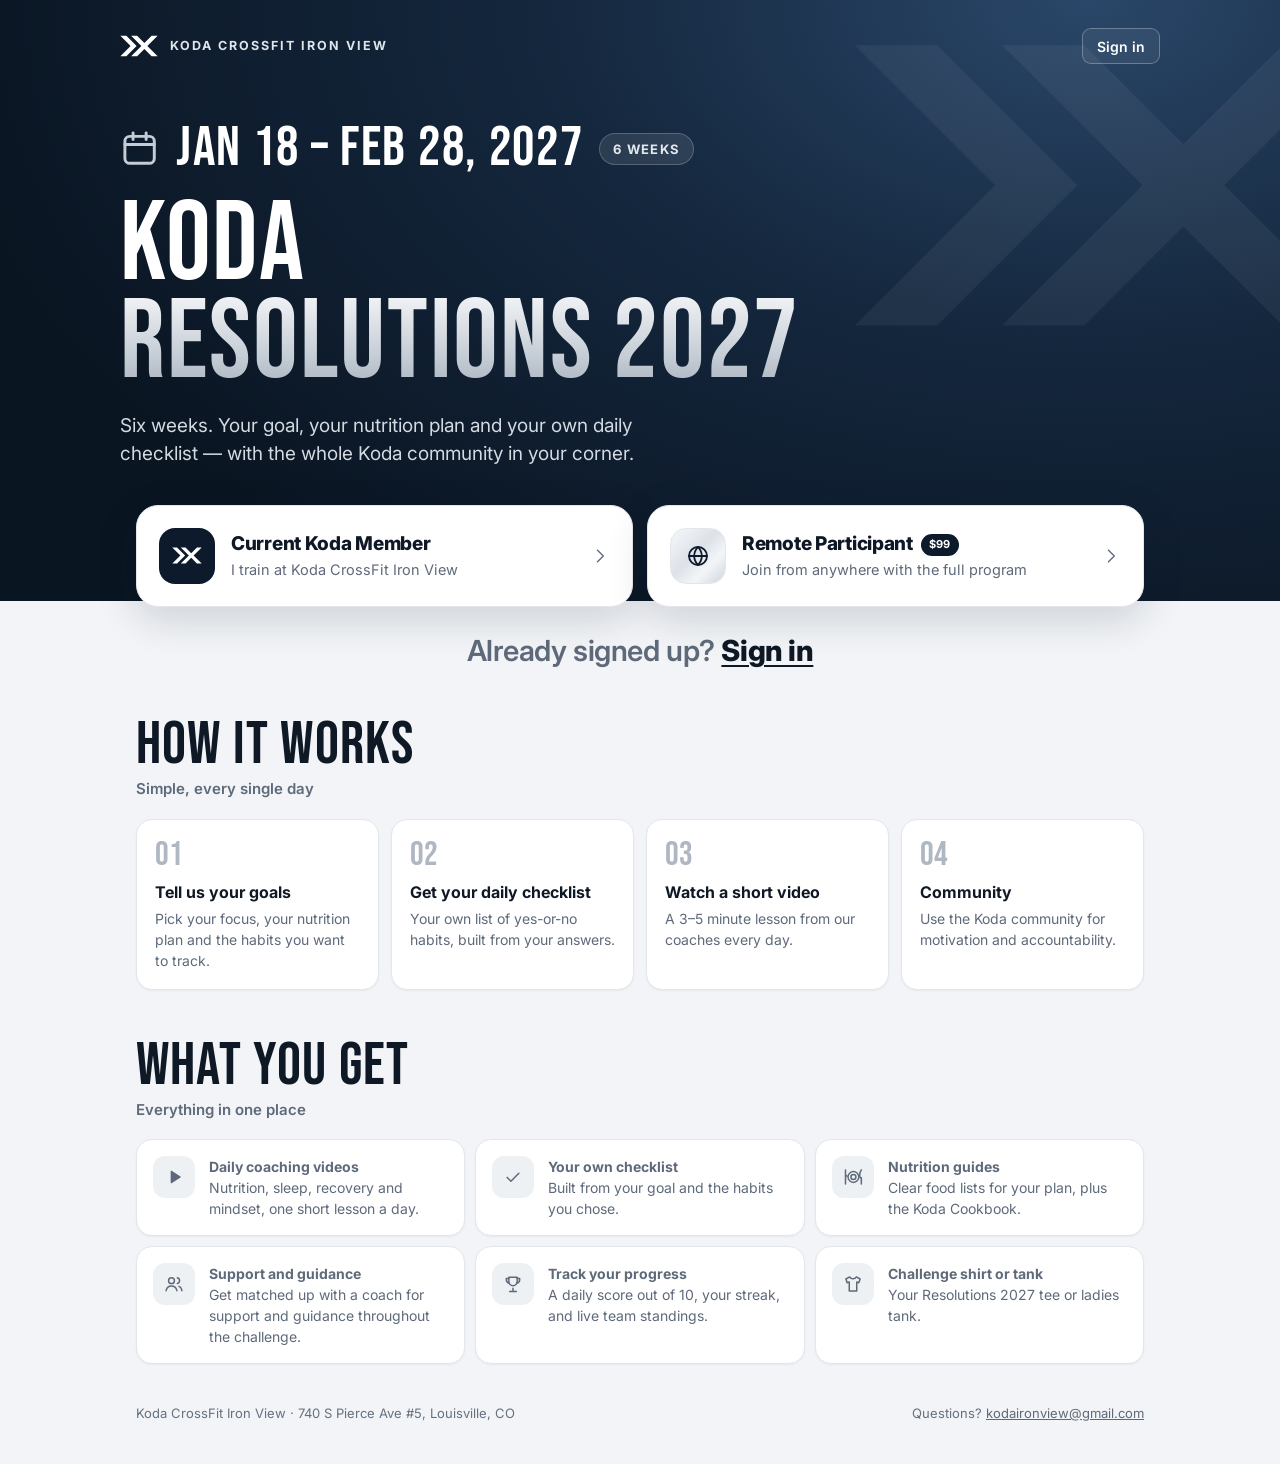
==== index.html @ 8e71cf20 "FAQs in the sidebar, Ask your coach, scores open until Monday at midnight - FAQs is its own sidebar " ====
<!doctype html>
<html lang="en">
<head>
  <meta charset="utf-8">
  <meta name="viewport" content="width=device-width, initial-scale=1, viewport-fit=cover">
  <title>Koda Resolutions 2027</title>
  <meta name="description" content="Koda CrossFit Iron View's six-week nutrition and lifestyle challenge: your goal, your plan, your daily checklist, and the Koda community behind you.">
  <meta name="theme-color" content="#0c1a2b">
  <meta name="apple-mobile-web-app-capable" content="yes">
  <meta name="mobile-web-app-capable" content="yes">
  <meta name="apple-mobile-web-app-status-bar-style" content="black-translucent">
  <meta name="apple-mobile-web-app-title" content="Resolutions">
  <meta name="robots" content="noindex">
  <meta property="og:title" content="Koda Resolutions 2027">
  <meta property="og:description" content="Six weeks. Your goal, your nutrition plan and your own daily checklist, with the Koda community in your corner.">
  <meta property="og:type" content="website">
  <meta property="og:url" content="https://koda-crossfit.github.io/resolutions/">
  <meta property="og:image" content="https://koda-crossfit.github.io/resolutions/assets/og.png?v=4">
  <meta name="twitter:card" content="summary_large_image">
  <link rel="icon" href="assets/favicon.svg" type="image/svg+xml">
  <link rel="apple-touch-icon" href="assets/apple-touch-icon.png">
  <link rel="manifest" href="manifest.webmanifest">
  <link rel="preconnect" href="https://fonts.googleapis.com">
  <link rel="preconnect" href="https://fonts.gstatic.com" crossorigin>
  <link href="https://fonts.googleapis.com/css2?family=Bebas+Neue&family=Inter:wght@400;500;600;700;800&display=swap" rel="stylesheet">
  <link rel="stylesheet" href="assets/app.css?v=7">
</head>
<body>
  <div id="app"><div class="loading-screen"><svg class="mark" viewBox="0 0 2000 1118" aria-hidden="true"><polygon points="19,20 335,20 874,559 335,1098 19,1098 558,559"/><polygon points="585,20 901,20 1282,401 1664,20 1980,20 1440,559 1980,1098 1664,1098 1282,717 901,1098 585,1098 1125,559"/></svg></div></div>
  <noscript><p style="padding:24px;font-family:sans-serif">Koda Resolutions needs JavaScript turned on.</p></noscript>
  <script src="assets/content.js?v=7"></script>
  <script src="assets/app.js?v=7"></script>
</body>
</html>
---- assets/app.css ----
/* Koda Resolutions 2027 — design system.
   Navy + silver from kodacrossfitironview.com (navy #0C1A2B, Bebas Neue headlines),
   laid out clean and calm like a community app: white cards, thin borders, lots of air. */

:root {
  --navy-950: #070f1a;
  --navy-900: #0c1a2b;
  --navy-850: #112237;
  --navy-800: #152a43;
  --navy-700: #1d3654;
  --navy-600: #2a4769;
  --silver-50: #f7f8fa;
  --silver-100: #f1f3f6;
  --silver-150: #eaedf1;
  --silver-200: #e2e6eb;
  --silver-300: #cfd5dc;
  --silver-400: #aeb7c2;
  --silver-500: #8a95a3;
  --slate-600: #5e6a7a;
  --slate-700: #414c5a;

  --bg: #f2f4f7;
  --surface: #ffffff;
  --surface-2: #f7f8fa;
  --surface-3: #eef1f4;
  --border: #e3e7ec;
  --border-strong: #d0d6dd;
  --text: #0f1925;
  --muted: #5e6a7a;
  --subtle: #667180;
  --brand: #0c1a2b;
  --brand-2: #1d3654;
  --on-brand: #ffffff;
  --accent: #aeb7c2;
  --focus: rgba(29, 54, 84, 0.35);
  --yes: #0c1a2b;
  --on-yes: #ffffff;
  --no: #e9edf1;
  --on-no: #414c5a;
  --good: #1f7a55;
  --good-bg: #e7f4ee;
  --warn: #8a5a00;
  --warn-bg: #fdf3dc;
  --bad: #b42318;
  --bad-bg: #fdecea;
  --silver-sheen: linear-gradient(135deg, #f6f8fa 0%, #dde2e8 45%, #f3f5f8 70%, #cfd6de 100%);

  --radius-xl: 22px;
  --radius-lg: 16px;
  --radius: 12px;
  --radius-sm: 9px;
  --shadow-sm: 0 1px 2px rgba(12, 26, 43, 0.05);
  --shadow: 0 1px 2px rgba(12, 26, 43, 0.04), 0 6px 20px rgba(12, 26, 43, 0.06);
  --shadow-lg: 0 12px 40px rgba(12, 26, 43, 0.16);

  --font: 'Inter', system-ui, -apple-system, 'Segoe UI', Roboto, Helvetica, Arial, sans-serif;
  --display: 'Bebas Neue', 'Oswald', Impact, 'Arial Narrow', sans-serif;

  --sidebar: 264px;
  --content: 760px;
  --tabbar: 64px;
  --safe-bottom: env(safe-area-inset-bottom, 0px);
  --safe-top: env(safe-area-inset-top, 0px);
  color-scheme: light;
}

@media (prefers-color-scheme: dark) {
  :root:not([data-theme='light']) {
    --bg: #060d17;
    --surface: #0e1a29;
    --surface-2: #122133;
    --surface-3: #16283d;
    --border: #1f3045;
    --border-strong: #2b3f57;
    --text: #e9eef4;
    --muted: #9eabbb;
    --subtle: #7a889a;
    --brand: #e6ebf0;
    --brand-2: #c9d1da;
    --on-brand: #0c1a2b;
    --focus: rgba(201, 209, 218, 0.35);
    --yes: #dfe5eb;
    --on-yes: #0c1a2b;
    --no: #1d2e43;
    --on-no: #b8c3cf;
    --good: #5cc497;
    --good-bg: #10301f;
    --warn: #f0c46b;
    --warn-bg: #33270d;
    --bad: #ff8a80;
    --bad-bg: #3a1513;
    --silver-sheen: linear-gradient(135deg, #1a2a3e 0%, #24384f 50%, #182739 100%);
    --silver-200: #2b3f57;
    --shadow-sm: 0 1px 2px rgba(0, 0, 0, 0.3);
    --shadow: 0 1px 2px rgba(0, 0, 0, 0.3), 0 8px 24px rgba(0, 0, 0, 0.25);
    --shadow-lg: 0 16px 48px rgba(0, 0, 0, 0.5);
    color-scheme: dark;
  }
}

/* ---------------------------------------------------------------- base */
* { box-sizing: border-box; }
html { -webkit-text-size-adjust: 100%; }
body {
  margin: 0;
  background: var(--bg);
  color: var(--text);
  font: 400 15px/1.5 var(--font);
  -webkit-font-smoothing: antialiased;
  -moz-osx-font-smoothing: grayscale;
  min-height: 100vh;
  min-height: 100dvh;
}
img, svg { display: block; max-width: 100%; }
a { color: inherit; }
button, input, select, textarea { font: inherit; color: inherit; }
button { cursor: pointer; -webkit-tap-highlight-color: transparent; }
:focus-visible { outline: 2px solid var(--brand-2); outline-offset: 2px; }
.sr-only { position: absolute; width: 1px; height: 1px; padding: 0; margin: -1px; overflow: hidden; clip: rect(0, 0, 0, 0); border: 0; }
.ico { width: 20px; height: 20px; flex: none; }
.ico-sm { width: 16px; height: 16px; flex: none; }
.ico-lg { width: 24px; height: 24px; flex: none; }
.muted { color: var(--muted); }
.subtle { color: var(--subtle); }
.nowrap { white-space: nowrap; }
.mt-0 { margin-top: 0 !important; }
.center { text-align: center; }
.hidden { display: none !important; }

/* ---------------------------------------------------------------- buttons */
.btn {
  display: inline-flex; align-items: center; justify-content: center; gap: 8px;
  min-height: 48px; padding: 0 20px; border-radius: var(--radius);
  border: 1px solid transparent; font-weight: 600; font-size: 15px; letter-spacing: -0.005em;
  text-decoration: none; transition: background .15s, border-color .15s, color .15s, transform .05s, box-shadow .15s;
  user-select: none;
}
.btn:active { transform: translateY(1px); }
.btn[disabled], .btn.is-disabled { opacity: .45; pointer-events: none; }
.btn-primary { background: var(--brand); color: var(--on-brand); box-shadow: 0 1px 2px rgba(12,26,43,.2); }
.btn-primary:hover { background: var(--brand-2); }
.btn-secondary { background: var(--surface); color: var(--text); border-color: var(--border-strong); }
.btn-secondary:hover { background: var(--surface-2); }
.btn-ghost { background: transparent; color: var(--text); }
.btn-ghost:hover { background: var(--surface-3); }
.btn-block { width: 100%; }
.btn-sm { min-height: 36px; padding: 0 14px; font-size: 14px; border-radius: var(--radius-sm); }
.btn-link { background: none; border: 0; padding: 0; min-height: 0; color: var(--brand-2); font-weight: 600; text-decoration: underline; text-underline-offset: 3px; }
.btn .spinner { width: 18px; height: 18px; }
.icon-btn {
  width: 40px; height: 40px; border-radius: 12px; border: 0; background: transparent; color: var(--text);
  display: inline-grid; place-items: center;
}
.icon-btn:hover { background: var(--surface-3); }

/* ---------------------------------------------------------------- forms */
.field { display: block; margin: 0 0 16px; }
.field > .label { display: block; font-size: 13px; font-weight: 600; color: var(--text); margin: 0 0 6px; }
.field .hint { display: block; font-size: 13px; color: var(--muted); margin-top: 6px; }
.error, .field .error { display: block; font-size: 13px; color: var(--bad); margin-top: 6px; font-weight: 500; }
.input {
  width: 100%; min-height: 48px; padding: 12px 14px; border-radius: var(--radius);
  border: 1px solid var(--border-strong); background: var(--surface); color: var(--text);
  transition: border-color .15s, box-shadow .15s; font-size: 16px; /* 16px stops iOS zoom */
}
.input::placeholder { color: var(--subtle); }
.input:focus { outline: none; border-color: var(--brand-2); box-shadow: 0 0 0 4px var(--focus); }
.input.is-invalid { border-color: var(--bad); }
.input-wrap { position: relative; display: block; }
.input-wrap .input { padding-right: 52px; }
.input-wrap .reveal { position: absolute; right: 4px; top: 4px; }
.row-2 { display: grid; grid-template-columns: 1fr 1fr; gap: 12px; }
.row-4 { display: grid; grid-template-columns: repeat(4, 1fr); gap: 10px; }
@media (max-width: 420px) { .row-4 { grid-template-columns: repeat(2, 1fr); } }
.check-line { display: flex; gap: 12px; align-items: flex-start; font-size: 14px; color: var(--muted); cursor: pointer; }
.check-line input { width: 20px; height: 20px; margin: 1px 0 0; accent-color: var(--brand); flex: none; }

/* chips / segmented */
.chips { display: flex; flex-wrap: wrap; gap: 8px; }
.chip {
  display: inline-flex; align-items: center; gap: 6px; min-height: 40px; padding: 0 14px;
  border-radius: 999px; border: 1px solid var(--border-strong); background: var(--surface);
  font-weight: 600; font-size: 14px; color: var(--text);
}
.chip:hover { background: var(--surface-2); }
.chip[data-act='size'] { min-width: 54px; justify-content: center; }
.chip.is-on { background: var(--yes); color: var(--on-yes); border-color: var(--yes); }
.chip-sm { min-height: 32px; padding: 0 12px; font-size: 13px; font-weight: 500; }
.seg { display: inline-flex; padding: 4px; gap: 4px; background: var(--surface-3); border-radius: 14px; }
.seg button { border: 0; background: transparent; border-radius: 10px; min-height: 40px; padding: 0 16px; font-weight: 600; font-size: 14px; color: var(--muted); }
.seg button.is-on { background: var(--surface); color: var(--text); box-shadow: var(--shadow-sm); }
.seg-block { display: flex; }
.seg-block button { flex: 1; }

/* ---------------------------------------------------------------- cards */
.card { background: var(--surface); border: 1px solid var(--border); border-radius: var(--radius-lg); box-shadow: var(--shadow-sm); }
.card-pad { padding: 20px; }
.card + .card, .card + .section, .section + .card, .section + .section { margin-top: 16px; }
.stats > *, .steps4 > *, .perks > *, .food-grid > *, .coach-grid > *, .avoid > *, .goal-grid > *, .option-list > *, .track-list > * { margin-top: 0 !important; }
.card-head { display: flex; align-items: center; justify-content: space-between; gap: 12px; padding: 18px 20px 0; }
.card-head h2, .card-head h3 { margin: 0; font-size: 17px; font-weight: 700; letter-spacing: -0.01em; }
.card-body { padding: 14px 20px 20px; }
.kicker { font-size: 12px; font-weight: 700; letter-spacing: .08em; text-transform: uppercase; color: var(--subtle); }
.badge { display: inline-flex; align-items: center; gap: 4px; height: 22px; padding: 0 8px; border-radius: 999px; font-size: 11px; font-weight: 700; letter-spacing: .02em; background: var(--surface-3); color: var(--muted); white-space: nowrap; }
.badge-brand { background: var(--brand); color: var(--on-brand); }
.badge-silver { background: var(--silver-sheen); color: var(--navy-900); border: 1px solid var(--border); }
.badge-good { background: var(--good-bg); color: var(--good); }
.badge-warn { background: var(--warn-bg); color: var(--warn); }
.list-row { display: flex; align-items: center; gap: 14px; padding: 14px 20px; border-top: 1px solid var(--border); text-decoration: none; color: inherit; background: none; border-left: 0; border-right: 0; border-bottom: 0; width: 100%; text-align: left; }
.list-row:first-child { border-top: 0; }
button.list-row:hover, a.list-row:hover { background: var(--surface-2); }
.list-row .grow { flex: 1; min-width: 0; }
.list-row .title { font-weight: 600; }
.list-row .meta { font-size: 13px; color: var(--muted); }
.divider { height: 1px; background: var(--border); margin: 18px 0; border: 0; }
.note { background: var(--surface-2); border: 1px solid var(--border); border-radius: var(--radius); padding: 12px 14px; font-size: 14px; color: var(--muted); }
.note b, .note strong { color: var(--text); }
.note > svg, .callout .btn-link { display: inline-block; vertical-align: -3px; margin-right: 4px; }
.callout { display: flex; gap: 12px; align-items: flex-start; border-radius: var(--radius); padding: 14px 16px; font-size: 14px; }
.callout-warn { background: var(--warn-bg); color: var(--warn); }
.callout-good { background: var(--good-bg); color: var(--good); }
.callout-info { background: var(--surface-3); color: var(--text); }

/* ---------------------------------------------------------------- app shell */
.shell { min-height: 100vh; min-height: 100dvh; }
.col { min-width: 0; }
.sidebar { display: none; }
.topbar {
  position: sticky; top: 0; z-index: 30;
  display: flex; align-items: center; gap: 10px; justify-content: space-between;
  padding: calc(10px + var(--safe-top)) 16px 10px; background: color-mix(in srgb, var(--surface) 88%, transparent);
  border-bottom: 1px solid var(--border); backdrop-filter: saturate(160%) blur(14px); -webkit-backdrop-filter: saturate(160%) blur(14px);
}
.brand { display: flex; align-items: center; gap: 10px; text-decoration: none; color: var(--text); min-width: 0; }
.brand .mark { width: 34px; height: 34px; border-radius: 10px; background: var(--navy-900); display: grid; place-items: center; flex: none; }
.brand .mark svg { width: 21px; height: 12px; fill: #fff; }
.brand .name { font-family: var(--display); font-size: 22px; letter-spacing: .04em; line-height: 1; padding-top: 3px; white-space: nowrap; }
.brand .name small { color: var(--subtle); font-size: 22px; margin-left: 4px; }
.day-pill { display: inline-flex; align-items: center; gap: 6px; height: 30px; padding: 0 12px; border-radius: 999px; background: var(--surface-3); font-size: 13px; font-weight: 600; color: var(--text); white-space: nowrap; }
.main { padding: 16px 16px calc(var(--tabbar) + 28px + var(--safe-bottom)); max-width: calc(var(--content) + 32px); margin: 0 auto; }
.page-title { font-size: 26px; line-height: 1.15; font-weight: 800; letter-spacing: -0.025em; margin: 6px 0 4px; }
.page-sub { margin: 0 0 18px; color: var(--muted); }
.tabbar {
  position: fixed; left: 0; right: 0; bottom: 0; z-index: 40;
  display: grid; grid-template-columns: repeat(5, 1fr);
  height: calc(var(--tabbar) + var(--safe-bottom)); padding-bottom: var(--safe-bottom);
  background: color-mix(in srgb, var(--surface) 92%, transparent); border-top: 1px solid var(--border);
  backdrop-filter: saturate(160%) blur(14px); -webkit-backdrop-filter: saturate(160%) blur(14px);
}
.tab { display: flex; flex-direction: column; align-items: center; justify-content: center; gap: 3px; text-decoration: none; color: var(--subtle); font-size: 11px; font-weight: 600; letter-spacing: .01em; }
.tab .ico { width: 23px; height: 23px; }
.tab.is-on { color: var(--text); }
.tab.is-on .tab-ico { background: var(--surface-3); }
.tab-ico { width: 46px; height: 30px; border-radius: 999px; display: grid; place-items: center; transition: background .15s; }

@media (min-width: 900px) {
  .shell { display: grid; grid-template-columns: var(--sidebar) 1fr; }
  .sidebar {
    display: flex; flex-direction: column; position: sticky; top: 0; height: 100vh; height: 100dvh;
    background: var(--surface); border-right: 1px solid var(--border); padding: 20px 14px;
  }
  .sidebar .brand { padding: 4px 10px 18px; }
  .nav-label { font-size: 11px; font-weight: 700; letter-spacing: .08em; text-transform: uppercase; color: var(--subtle); padding: 14px 12px 8px; }
  .nav-item { display: flex; align-items: center; gap: 12px; height: 42px; padding: 0 12px; border-radius: 10px; text-decoration: none; color: var(--muted); font-weight: 600; font-size: 14.5px; }
  .nav-item:hover { background: var(--surface-2); color: var(--text); }
  .nav-item.is-on { background: var(--surface-3); color: var(--text); }
  .nav-item .ico { width: 20px; height: 20px; }
  .side-progress { margin: 18px 6px 0; padding: 16px; border-radius: var(--radius-lg); background: var(--navy-900); color: #fff; }
  .side-progress .big { font-family: var(--display); font-size: 34px; line-height: 1; letter-spacing: .03em; }
  .side-progress .bar { height: 6px; border-radius: 99px; background: rgba(255,255,255,.14); margin-top: 10px; overflow: hidden; }
  .side-progress .bar span { display: block; height: 100%; background: linear-gradient(90deg, #cfd6de, #ffffff); border-radius: 99px; }
  .side-user { margin-top: auto; display: flex; align-items: center; gap: 10px; padding: 12px; border-radius: var(--radius); text-decoration: none; color: inherit; }
  .side-user:hover { background: var(--surface-2); }
  .topbar, .tabbar { display: none; }
  .main { padding: 28px 32px 56px; }
  .page-title { font-size: 30px; }
}
@media (min-width: 1240px) {
  .main { max-width: calc(var(--content) + 388px); }
  .with-rail { display: grid; grid-template-columns: minmax(0, var(--content)) 300px; gap: 24px; max-width: calc(var(--content) + 324px); }
  .rail { display: block !important; }
}
.rail { display: none; }
.rail .card + .card { margin-top: 16px; }

.avatar { width: 40px; height: 40px; border-radius: 50%; background: var(--navy-900); color: #fff; display: grid; place-items: center; font-weight: 700; font-size: 14px; letter-spacing: .02em; flex: none; }
.avatar-lg { width: 64px; height: 64px; font-size: 22px; }
.avatar.silver { background: var(--silver-sheen); color: var(--navy-900); border: 1px solid var(--border); }

/* ---------------------------------------------------------------- hero (Today) */
.hero {
  position: relative; overflow: hidden; border-radius: var(--radius-xl); padding: 22px 22px 20px;
  background: radial-gradient(120% 140% at 100% 0%, #24405f 0%, #132539 46%, #0b1726 100%);
  color: #fff; box-shadow: var(--shadow);
}
.hero .watermark { position: absolute; right: -40px; bottom: -36px; width: 260px; opacity: .06; fill: #fff; pointer-events: none; }
.hero-top { display: flex; align-items: center; justify-content: space-between; gap: 16px; position: relative; }
.hero .kick { font-size: 12px; font-weight: 700; letter-spacing: .14em; text-transform: uppercase; color: #aeb7c2; }
.hero .day { font-family: var(--display); font-size: 64px; line-height: .9; letter-spacing: .02em; margin-top: 6px; }
.hero .day small { font-size: 26px; color: #aeb7c2; margin-left: 6px; letter-spacing: .04em; }
.hero .date { margin-top: 6px; font-size: 14px; color: #d6dce3; }
.hero .theme { display: inline-flex; align-items: center; gap: 8px; margin-top: 14px; padding: 6px 12px 6px 6px; border-radius: 999px; background: rgba(255,255,255,.09); border: 1px solid rgba(255,255,255,.12); font-size: 13px; font-weight: 600; position: relative; }
.hero .theme .wk { background: linear-gradient(135deg, #f4f6f9, #c9d1da); color: var(--navy-900); border-radius: 999px; padding: 2px 8px; font-size: 11px; font-weight: 800; letter-spacing: .04em; }
.ring { position: relative; width: 104px; height: 104px; flex: none; }
.ring svg { width: 104px; height: 104px; transform: rotate(-90deg); }
.ring .track { stroke: rgba(255,255,255,.14); }
.ring .fill { stroke: url(#ringGrad); stroke-linecap: round; transition: stroke-dashoffset .5s cubic-bezier(.2,.8,.2,1); }
.ring .label { position: absolute; inset: 0; display: grid; place-items: center; text-align: center; }
.ring .pct { font-family: var(--display); font-size: 32px; line-height: 1; letter-spacing: .02em; }
.ring .of { display: block; font-size: 11px; color: #aeb7c2; font-weight: 600; letter-spacing: .04em; margin-top: 2px; }
.hero-stats { display: flex; gap: 8px; margin-top: 16px; position: relative; flex-wrap: wrap; }
.hero-stat { display: inline-flex; align-items: center; gap: 6px; padding: 7px 11px; border-radius: 10px; background: rgba(255,255,255,.07); font-size: 13px; color: #e2e7ec; }
.hero-stat b { color: #fff; }
.hero-light { background: var(--surface); color: var(--text); border: 1px solid var(--border); }
.countdown { display: flex; gap: 10px; margin-top: 16px; }
.cd { min-width: 72px; padding: 10px 12px; border-radius: 14px; background: rgba(255,255,255,.08); text-align: center; }
.cd b { display: block; font-family: var(--display); font-size: 34px; line-height: 1; letter-spacing: .03em; }
.cd span { font-size: 11px; color: #aeb7c2; text-transform: uppercase; letter-spacing: .1em; font-weight: 700; }

/* ---------------------------------------------------------------- video */
.video-card { overflow: hidden; }
.video-frame { position: relative; aspect-ratio: 16 / 9; background: #0b1726; }
.video-frame iframe, .video-frame .yt-host, .video-frame .yt-host iframe { position: absolute; inset: 0; width: 100%; height: 100%; border: 0; }
.poster { position: absolute; inset: 0; border: 0; padding: 0; width: 100%; height: 100%; background: #0b1726 center / cover no-repeat; display: grid; place-items: center; color: #fff; }
.poster::after { content: ''; position: absolute; inset: 0; background: linear-gradient(180deg, rgba(7,15,26,0) 40%, rgba(7,15,26,.65) 100%); }
.play { position: relative; z-index: 1; width: 74px; height: 74px; border-radius: 50%; background: rgba(255,255,255,.95); color: var(--navy-900); display: grid; place-items: center; box-shadow: 0 10px 30px rgba(0,0,0,.35); transition: transform .15s; }
.poster:hover .play { transform: scale(1.05); }
.play svg { width: 30px; height: 30px; margin-left: 4px; }
.poster .poster-meta { position: absolute; left: 16px; right: 16px; bottom: 14px; z-index: 1; text-align: left; font-size: 13px; font-weight: 600; letter-spacing: .02em; color: #e8edf2; display: flex; justify-content: space-between; gap: 10px; }
.video-empty { position: absolute; inset: 0; display: grid; place-items: center; text-align: center; padding: 24px; color: #cfd6de; background: radial-gradient(120% 120% at 50% 0%, #1d3654 0%, #0b1726 70%); }
.video-empty svg.mark { width: 64px; fill: #fff; opacity: .9; margin: 0 auto 12px; }
.video-empty b { display: block; color: #fff; font-size: 17px; margin-bottom: 4px; }
.video-meta { padding: 16px 20px 18px; }
.video-meta h2 { margin: 6px 0 6px; font-size: 19px; line-height: 1.3; letter-spacing: -0.015em; }
.video-meta p { margin: 0; color: var(--muted); font-size: 14.5px; }
.variant-bar { display: flex; gap: 8px; overflow-x: auto; padding: 12px 20px 0; scrollbar-width: none; }
.variant-bar::-webkit-scrollbar { display: none; }
.action-box { display: flex; gap: 12px; align-items: flex-start; margin-top: 14px; padding: 12px 14px; border-radius: var(--radius); background: var(--surface-2); border: 1px solid var(--border); font-size: 14px; }
.action-box .ico { color: var(--brand-2); margin-top: 1px; }
.action-box b { display: block; font-size: 12px; letter-spacing: .08em; text-transform: uppercase; color: var(--subtle); margin-bottom: 2px; }

/* ---------------------------------------------------------------- checklist */
.save-state { display: inline-flex; align-items: center; gap: 6px; font-size: 13px; color: var(--subtle); font-weight: 500; white-space: nowrap; }
.save-state.is-error { color: var(--bad); cursor: pointer; }
.save-state .dot { width: 7px; height: 7px; border-radius: 50%; background: var(--silver-400); }
.save-state.is-saving .dot { background: var(--warn); animation: pulse 1s infinite; }
.save-state.is-saved .dot { background: var(--good); }
@keyframes pulse { 50% { opacity: .3; } }
.checklist { list-style: none; margin: 0; padding: 6px 0 4px; }
.ci { display: grid; grid-template-columns: 40px minmax(0, 1fr) auto; gap: 12px; align-items: center; padding: 12px 20px; border-top: 1px solid var(--border); }
.ci:first-child { border-top: 0; }
.ci-icon { width: 40px; height: 40px; border-radius: 12px; background: var(--surface-3); color: var(--muted); display: grid; place-items: center; transition: background .2s, color .2s; }
.ci.is-done .ci-icon { background: var(--yes); color: var(--on-yes); }
.ci.is-no .ci-icon { background: var(--no); color: var(--on-no); }
.ci-label { font-weight: 600; font-size: 15px; line-height: 1.3; }
.ci-sub { font-size: 13px; color: var(--muted); margin-top: 1px; overflow: hidden; text-overflow: ellipsis; }
.ci.is-bonus .ci-icon { background: var(--silver-sheen); color: var(--navy-900); border: 1px solid var(--border); }
.yn { display: inline-flex; gap: 6px; }
.yn-btn { min-width: 58px; height: 40px; padding: 0 12px; border-radius: 11px; border: 1px solid var(--border-strong); background: var(--surface); font-weight: 700; font-size: 14px; color: var(--muted); display: inline-flex; align-items: center; justify-content: center; gap: 5px; transition: background .15s, color .15s, border-color .15s; }
.yn-btn:hover { border-color: var(--silver-400); color: var(--text); }
.yn-btn.yes.is-on { background: var(--yes); border-color: var(--yes); color: var(--on-yes); }
.yn-btn.no.is-on { background: var(--no); border-color: var(--no); color: var(--on-no); }
.yn-btn .ico-sm { width: 15px; height: 15px; }
.yn[aria-disabled='true'] { opacity: .55; pointer-events: none; }
.ci-meals { grid-column: 2 / -1; display: flex; flex-wrap: wrap; gap: 8px; margin-top: 2px; }
.meal { height: 36px; padding: 0 12px; border-radius: 999px; border: 1px dashed var(--border-strong); background: var(--surface); font-weight: 600; font-size: 13.5px; color: var(--muted); display: inline-flex; align-items: center; gap: 6px; }
.meal.is-on { background: var(--yes); color: var(--on-yes); border: 1px solid var(--yes); }
.meal.is-off { background: var(--no); color: var(--on-no); border: 1px solid var(--no); }
.meal .ico-sm { width: 14px; height: 14px; }
.meals-all { height: 36px; padding: 0 10px; border: 0; background: none; color: var(--brand-2); font-weight: 700; font-size: 13px; text-decoration: underline; text-underline-offset: 3px; }
.ci .ci-wide { grid-column: 1 / -1; }
@media (max-width: 420px) {
  .ci { grid-template-columns: 36px minmax(0, 1fr) auto; gap: 10px; padding: 12px 16px; }
  .ci-icon { width: 36px; height: 36px; border-radius: 10px; }
  .ci-icon .ico { width: 18px; height: 18px; }
  .yn-btn { min-width: 50px; padding: 0 10px; height: 38px; }
  .yn-btn.is-on .ico-sm { display: none; }
  .perfect { margin: 4px 16px 16px; }
}
@media (max-width: 350px) {
  .ci { grid-template-columns: 36px minmax(0, 1fr); }
  .ci > :nth-child(3) { grid-column: 2; justify-self: start; }
}
.perfect { display: flex; align-items: center; gap: 12px; margin: 4px 20px 18px; padding: 12px 14px; border-radius: var(--radius); background: var(--silver-sheen); border: 1px solid var(--border); color: var(--navy-900); font-weight: 700; }
.perfect .ico { color: var(--navy-900); }
.locked-note { margin: 0 20px 18px; }

/* ---------------------------------------------------------------- progress */
.stats { display: grid; grid-template-columns: repeat(2, 1fr); gap: 12px; }
@media (min-width: 640px) { .stats { grid-template-columns: repeat(4, 1fr); } }
.stat { padding: 16px; }
.stat .v { font-family: var(--display); font-size: 38px; line-height: 1; letter-spacing: .02em; margin-top: 6px; }
.stat .v small { font-size: 18px; color: var(--subtle); margin-left: 2px; }
.stat .k { display: flex; align-items: center; gap: 6px; font-size: 12px; font-weight: 700; letter-spacing: .06em; text-transform: uppercase; color: var(--subtle); }

/* ---------------------------------------------------------------- nutrition */
.tabs-scroll { display: flex; flex-wrap: wrap; gap: 8px; padding: 2px 0 14px; }
.tabs-scroll::-webkit-scrollbar { display: none; }
.tab-chip { flex: none; height: 38px; padding: 0 16px; border-radius: 999px; border: 1px solid var(--border); background: var(--surface); font-weight: 600; font-size: 14px; color: var(--muted); text-decoration: none; display: inline-flex; align-items: center; }
.tab-chip.is-on { background: var(--brand); color: var(--on-brand); border-color: var(--brand); }

.food-grid { display: grid; grid-template-columns: 1fr; gap: 12px; }
@media (min-width: 640px) { .food-grid { grid-template-columns: 1fr 1fr; } }
.food-cat { padding: 16px; border-radius: var(--radius); border: 1px solid var(--border); background: var(--surface); }
.food-cat h4 { margin: 0 0 10px; font-size: 13px; letter-spacing: .08em; text-transform: uppercase; display: flex; align-items: center; gap: 8px; }
.food-cat ul { list-style: none; margin: 0; padding: 0; display: flex; flex-wrap: wrap; gap: 6px; }
.food-cat li { font-size: 13.5px; padding: 5px 10px; border-radius: 999px; background: var(--surface-3); }
.food-cat .fine { font-size: 12.5px; color: var(--muted); margin-top: 10px; }
.yes-head { color: var(--good); }
.no-head { color: var(--bad); }
.food-cat.no li { background: var(--bad-bg); color: var(--bad); }
.food-cat.yes li { background: var(--good-bg); color: var(--good); }
.food-cat.mod li { background: var(--warn-bg); color: var(--warn); }
.avoid { display: grid; gap: 10px; grid-template-columns: 1fr; }
@media (min-width: 640px) { .avoid { grid-template-columns: 1fr 1fr; } }
.avoid-item { display: flex; gap: 12px; padding: 14px; border-radius: var(--radius); background: var(--bad-bg); color: var(--bad); }
.avoid-item b { display: block; color: var(--text); }
.avoid-item span { font-size: 13.5px; color: var(--muted); }
@media (prefers-color-scheme: dark) { :root:not([data-theme='light']) .avoid-item b { color: var(--text); } }
.search-box { position: relative; display: block; }
.search-box .ico { position: absolute; left: 14px; top: 14px; color: var(--subtle); }
.search-box .input { padding-left: 44px; }
.results { margin-top: 10px; display: grid; gap: 8px; }
.result { display: flex; align-items: center; gap: 10px; padding: 10px 12px; border-radius: var(--radius); background: var(--surface-2); border: 1px solid var(--border); font-size: 14px; }
.result .badge { margin-left: auto; }
.plan-hero { display: flex; gap: 16px; align-items: center; }
.plan-hero .icon-tile { width: 52px; height: 52px; border-radius: 14px; background: var(--brand); color: var(--on-brand); display: grid; place-items: center; flex: none; }
.prose p { margin: 0 0 10px; }
.prose ul { margin: 0 0 10px; padding-left: 20px; }
.prose li { margin: 4px 0; }

/* ---------------------------------------------------------------- videos list */
.vrow { display: grid; grid-template-columns: 116px minmax(0, 1fr) auto; gap: 14px; align-items: center; padding: 12px 20px; border-top: 1px solid var(--border); text-decoration: none; color: inherit; }
.vrow:first-child { border-top: 0; }
a.vrow:hover { background: var(--surface-2); }
.thumb { position: relative; width: 116px; aspect-ratio: 16 / 9; border-radius: 10px; overflow: hidden; background: radial-gradient(120% 120% at 50% 0%, #1d3654 0%, #0b1726 80%) center / cover no-repeat; display: grid; place-items: center; }
.thumb svg { width: 30px; fill: #fff; opacity: .85; }
.thumb .lock { width: 18px; height: 18px; color: #fff; opacity: .8; fill: none; }
.vrow .t { font-weight: 600; line-height: 1.3; }
.vrow .m { font-size: 13px; color: var(--muted); margin-top: 2px; }
.vrow.locked .t { color: var(--subtle); }
.watched { width: 26px; height: 26px; border-radius: 50%; display: grid; place-items: center; background: var(--yes); color: var(--on-yes); }
.watched.not { background: var(--surface-3); color: var(--subtle); }
@media (max-width: 420px) { .vrow { grid-template-columns: 96px minmax(0, 1fr) auto; gap: 12px; padding: 12px 16px; } .thumb { width: 96px; } }

/* ---------------------------------------------------------------- flow (sign-up) */
.flow { min-height: 100vh; min-height: 100dvh; display: flex; flex-direction: column; background: var(--bg); }
.flow-head { position: sticky; top: 0; z-index: 20; background: color-mix(in srgb, var(--bg) 90%, transparent); backdrop-filter: blur(12px); -webkit-backdrop-filter: blur(12px); padding: calc(10px + var(--safe-top)) 12px 10px; }
.flow-head-inner { max-width: 600px; margin: 0 auto; display: flex; align-items: center; gap: 8px; }
.flow-steps { flex: 1; display: flex; gap: 5px; padding: 0 8px; }
.flow-steps span { flex: 1; height: 5px; border-radius: 99px; background: var(--silver-200); }
.flow-steps span.is-on { background: var(--brand); }
.flow-count { font-size: 12px; font-weight: 700; color: var(--subtle); min-width: 44px; text-align: right; }
.flow-body { flex: 1; width: 100%; max-width: 600px; margin: 0 auto; padding: 8px 16px 128px; }
.flow-body h1 { font-size: 27px; line-height: 1.15; letter-spacing: -0.025em; margin: 12px 0 8px; font-weight: 800; }
.flow-body .lead { color: var(--muted); margin: 0 0 22px; font-size: 15.5px; }
.flow-foot { position: fixed; left: 0; right: 0; bottom: 0; z-index: 20; padding: 12px 16px calc(12px + var(--safe-bottom)); background: linear-gradient(180deg, color-mix(in srgb, var(--bg) 0%, transparent), var(--bg) 30%); }
.flow-foot-inner { max-width: 600px; margin: 0 auto; display: flex; gap: 10px; }
.flow-foot .btn { flex: 1; min-height: 52px; font-size: 16px; }
.form-error { margin: 0 0 14px; padding: 12px 14px; border-radius: var(--radius); background: var(--bad-bg); color: var(--bad); font-size: 14px; font-weight: 500; }
.option-list { display: grid; gap: 10px; }
.option {
  display: flex; align-items: center; gap: 14px; width: 100%; text-align: left; padding: 16px; border-radius: var(--radius-lg);
  background: var(--surface); border: 1.5px solid var(--border); transition: border-color .15s, box-shadow .15s, background .15s;
}
.option:hover { border-color: var(--silver-400); }
.option.is-on { border-color: var(--brand); box-shadow: 0 0 0 3px var(--focus); }
.option .o-icon { width: 46px; height: 46px; border-radius: 13px; background: var(--surface-3); display: grid; place-items: center; flex: none; color: var(--text); }
.option.is-on .o-icon { background: var(--brand); color: var(--on-brand); }
.option .o-text { flex: 1; min-width: 0; }
.option .o-title { font-weight: 700; font-size: 16px; display: flex; align-items: center; gap: 8px; flex-wrap: wrap; }
.option .o-sub { font-size: 14px; color: var(--muted); margin-top: 2px; }
.option .radio { width: 22px; height: 22px; border-radius: 50%; border: 2px solid var(--border-strong); flex: none; display: grid; place-items: center; }
.option.is-on .radio { border-color: var(--brand); }
.option.is-on .radio::after { content: ''; width: 10px; height: 10px; border-radius: 50%; background: var(--brand); }
.goal-grid { display: grid; grid-template-columns: 1fr 1fr; gap: 12px; }
.goal { display: flex; flex-direction: column; align-items: flex-start; gap: 10px; text-align: left; padding: 18px 16px; border-radius: var(--radius-lg); background: var(--surface); border: 1.5px solid var(--border); min-height: 168px; transition: border-color .15s, box-shadow .15s; }
.goal:hover { border-color: var(--silver-400); }
.goal.is-on { border-color: var(--brand); box-shadow: 0 0 0 3px var(--focus); }
.goal .g-icon { width: 48px; height: 48px; border-radius: 14px; background: var(--surface-3); display: grid; place-items: center; }
.goal.is-on .g-icon { background: var(--brand); color: var(--on-brand); }
.goal .g-title { font-weight: 800; font-size: 17px; letter-spacing: -0.01em; }
.goal .g-sub { font-size: 13.5px; color: var(--muted); }
@media (max-width: 360px) { .goal-grid { grid-template-columns: 1fr; } .goal { min-height: 0; } }
.track-list { display: grid; gap: 10px; }
.track { display: grid; grid-template-columns: 44px minmax(0, 1fr) auto; gap: 12px; align-items: center; padding: 14px; border-radius: var(--radius-lg); background: var(--surface); border: 1px solid var(--border); }
.track .t-icon { width: 44px; height: 44px; border-radius: 12px; background: var(--surface-3); display: grid; place-items: center; }
.track.is-yes { border-color: var(--border-strong); }
.track.is-yes .t-icon { background: var(--brand); color: var(--on-brand); }
.track .t-title { font-weight: 700; display: flex; align-items: center; gap: 8px; flex-wrap: wrap; }
.track .t-sub { font-size: 13.5px; color: var(--muted); margin-top: 1px; }
.track.is-missing { border-color: var(--bad); box-shadow: 0 0 0 3px var(--bad-bg); }
.track .t-need { display: block; margin-top: 3px; font-size: 13px; font-weight: 700; color: var(--bad); }
.track-more { grid-column: 1 / -1; padding-top: 4px; }
.track-more .chips { margin-top: 10px; }
@media (max-width: 420px) { .track { grid-template-columns: 38px minmax(0, 1fr) auto; gap: 10px; padding: 12px; } .track .t-icon { width: 38px; height: 38px; border-radius: 11px; } .track .t-title { font-size: 15px; } .track .badge { height: 20px; font-size: 10.5px; } }
@media (max-width: 350px) { .track { grid-template-columns: 38px minmax(0, 1fr); } .track .yn { grid-column: 2; } }
.detail-card { padding: 18px; }
.detail-card + .detail-card { margin-top: 14px; }
.detail-card h3 { margin: 0 0 4px; font-size: 17px; display: flex; align-items: center; gap: 10px; }
.detail-card h3 .ico { color: var(--muted); }
.detail-card .lead-sm { margin: 0 0 14px; color: var(--muted); font-size: 14px; }
.coach-grid { display: grid; grid-template-columns: repeat(2, 1fr); gap: 12px; }
@media (min-width: 560px) { .coach-grid { grid-template-columns: repeat(4, 1fr); } }
.coach { position: relative; display: flex; flex-direction: column; align-items: center; gap: 10px; padding: 18px 10px 16px; border-radius: var(--radius-lg); background: var(--surface); border: 1.5px solid var(--border); font-weight: 700; }
.coach .avatar { width: 64px; height: 64px; font-size: 22px; background: var(--silver-sheen); color: var(--navy-900); border: 1px solid var(--border); }
.coach.is-on { border-color: var(--brand); box-shadow: 0 0 0 3px var(--focus); }
.coach.is-on .avatar { background: var(--navy-900); color: #fff; border-color: var(--navy-900); }
.coach .rank { position: absolute; top: 10px; right: 10px; width: 28px; height: 28px; border-radius: 50%; background: var(--brand); color: var(--on-brand); display: grid; place-items: center; font-size: 14px; font-weight: 800; }
.coach .c-sub { font-size: 12px; color: var(--subtle); font-weight: 600; }
.pay-detail { margin-top: 12px; padding: 16px; border-radius: var(--radius); background: var(--surface-2); border: 1px solid var(--border); }
.pay-detail .big { font-size: 18px; font-weight: 800; letter-spacing: -0.01em; word-break: break-all; }
.review-sec { padding: 4px 0; }
.review-row { display: flex; gap: 12px; align-items: flex-start; padding: 14px 20px; border-top: 1px solid var(--border); }
.review-row:first-child { border-top: 0; }
.review-row .k { width: 112px; flex: none; font-size: 13px; color: var(--muted); font-weight: 600; padding-top: 1px; }
.review-row .v { flex: 1; min-width: 0; font-weight: 600; }
.review-row .v .sub { display: block; font-weight: 400; color: var(--muted); font-size: 13.5px; }
@media (max-width: 480px) {
  .review-row { flex-wrap: wrap; gap: 2px 12px; }
  .review-row .k { width: 100%; padding: 0; font-size: 12px; text-transform: uppercase; letter-spacing: .06em; color: var(--subtle); }
}

/* ---------------------------------------------------------------- landing */
.landing { min-height: 100vh; min-height: 100dvh; background: var(--bg); }
.l-hero {
  position: relative; overflow: hidden; color: #fff; padding: calc(28px + var(--safe-top)) 20px 132px;
  background: radial-gradient(90% 120% at 85% 0%, #2a4769 0%, #15283f 45%, #0a1522 100%);
}
.l-hero .watermark { position: absolute; right: -90px; top: 40px; width: 520px; opacity: .05; fill: #fff; pointer-events: none; }
.l-inner { position: relative; max-width: 1040px; margin: 0 auto; }
.l-top { display: flex; align-items: center; justify-content: space-between; gap: 12px; }
.l-logo { display: flex; align-items: center; gap: 12px; color: #fff; text-decoration: none; min-width: 0; }
.l-logo svg { width: 38px; height: 22px; fill: #fff; flex: none; }
.l-logo span { font-size: 12.5px; font-weight: 700; letter-spacing: .16em; text-transform: uppercase; color: #dfe5eb; white-space: nowrap; overflow: hidden; text-overflow: ellipsis; }
@media (max-width: 420px) { .l-logo span { font-size: 11px; letter-spacing: .1em; } .l-logo { gap: 10px; } .l-logo svg { width: 32px; height: 18px; } }
.l-signin { color: #fff; border-color: rgba(255,255,255,.28); background: rgba(255,255,255,.06); white-space: nowrap; flex: none; }
.l-signin:hover { background: rgba(255,255,255,.12); }
.l-copy { margin-top: 56px; max-width: 720px; }
/* The challenge dates: big, in the display face, above the title. */
.l-when { display: flex; align-items: center; flex-wrap: wrap; gap: 10px 16px; }
.l-date { font-family: var(--display); font-weight: 400; font-size: clamp(34px, 9vw, 56px); line-height: 1.05; letter-spacing: .03em; color: #fff; }
.l-date .nw { white-space: nowrap; }
.l-date .ico { display: inline-block; width: .7em; height: .7em; color: #c4ccd5; vertical-align: -.06em; margin-right: .3em; }
.l-weeks { display: inline-flex; align-items: center; height: 32px; padding: 0 13px; border-radius: 999px; background: rgba(255,255,255,.1); border: 1px solid rgba(255,255,255,.2); font-size: 13px; font-weight: 700; letter-spacing: .1em; text-transform: uppercase; color: #e3e8ee; }
.l-title { font-family: var(--display); font-weight: 400; font-size: clamp(56px, 13vw, 112px); line-height: .88; letter-spacing: .015em; margin: 18px 0 0; }
.l-title .silver { background: linear-gradient(180deg, #ffffff 0%, #c4ccd5 60%, #9aa5b1 100%); -webkit-background-clip: text; background-clip: text; color: transparent; }
.l-sub { font-size: clamp(16px, 2.4vw, 19px); color: #d3dae2; max-width: 560px; margin: 18px 0 0; line-height: 1.5; }
.l-choices { position: relative; max-width: 1040px; margin: -96px auto 0; padding: 0 16px; display: grid; gap: 14px; grid-template-columns: 1fr; }
@media (min-width: 720px) { .l-choices { grid-template-columns: 1fr 1fr; } }
.choice {
  display: flex; align-items: center; gap: 16px; text-align: left; padding: 22px; border-radius: var(--radius-xl);
  background: var(--surface); border: 1px solid var(--border); box-shadow: var(--shadow-lg); transition: transform .15s, box-shadow .15s, border-color .15s;
}
.choice:hover { transform: translateY(-2px); border-color: var(--silver-400); }
.choice .c-icon { width: 56px; height: 56px; border-radius: 16px; background: var(--navy-900); color: #fff; display: grid; place-items: center; flex: none; }
.choice .c-icon.silver { background: var(--silver-sheen); color: var(--navy-900); border: 1px solid var(--border); }
.choice .c-title { font-size: 19px; font-weight: 800; letter-spacing: -0.015em; display: flex; align-items: center; gap: 8px; flex-wrap: wrap; }
.choice .c-sub { color: var(--muted); font-size: 14.5px; margin-top: 3px; }
.choice .chev { margin-left: auto; color: var(--subtle); }
.l-signin-line { margin: 26px 16px 0; text-align: center; font-size: clamp(22px, 6vw, 29px); font-weight: 600; line-height: 1.25; letter-spacing: -0.015em; color: var(--muted); }
.l-signin-line a { font-weight: 800; color: var(--text); text-decoration-thickness: 2px; text-underline-offset: 4px; white-space: nowrap; }
.l-section { max-width: 1040px; margin: 0 auto; padding: 48px 16px 0; }
.l-section h2 { font-size: 24px; letter-spacing: -0.02em; margin: 0 0 6px; }
/* Section heads: the callout ("How it works") leads, the line under it is small. */
.l-section .l-callout { font-family: var(--display); font-weight: 400; font-size: clamp(42px, 10.5vw, 60px); line-height: .95; letter-spacing: .02em; margin: 0; color: var(--text); }
.l-callsub { margin: 4px 0 0; font-size: 15px; font-weight: 600; color: var(--muted); }
.steps4 { display: grid; gap: 12px; grid-template-columns: 1fr; margin-top: 18px; }
@media (min-width: 640px) { .steps4 { grid-template-columns: 1fr 1fr; } }
@media (min-width: 980px) { .steps4 { grid-template-columns: repeat(4, 1fr); } }
.step4 { padding: 18px; }
.step4 .n { font-family: var(--display); font-size: 34px; line-height: 1; color: var(--silver-400); }
.step4 h3 { margin: 8px 0 4px; font-size: 16px; }
.step4 p { margin: 0; color: var(--muted); font-size: 14px; }
.perks { display: grid; gap: 10px; grid-template-columns: 1fr; margin-top: 18px; }
@media (min-width: 640px) { .perks { grid-template-columns: 1fr 1fr; } }
@media (min-width: 980px) { .perks { grid-template-columns: repeat(3, 1fr); } }
.perk { display: flex; gap: 14px; align-items: flex-start; padding: 16px; }
.perk .p-icon { width: 42px; height: 42px; border-radius: 12px; background: var(--surface-3); display: grid; place-items: center; flex: none; }
.perk b { display: block; }
.perk span { color: var(--muted); font-size: 14px; }
.l-foot { max-width: 1040px; margin: 0 auto; padding: 40px 16px calc(40px + var(--safe-bottom)); color: var(--subtle); font-size: 13px; display: flex; flex-wrap: wrap; gap: 8px 18px; justify-content: space-between; }
.l-foot a { color: var(--muted); }

/* ---------------------------------------------------------------- auth pages */
.auth { min-height: 100vh; min-height: 100dvh; display: grid; place-items: center; padding: 24px 16px calc(24px + var(--safe-bottom)); }
.auth-card { width: 100%; max-width: 420px; padding: 28px 24px; }
.auth-card .brand { justify-content: center; margin-bottom: 18px; }
.auth-card h1 { font-size: 24px; text-align: center; margin: 0 0 6px; letter-spacing: -0.02em; }
.auth-card .lead { text-align: center; color: var(--muted); margin: 0 0 22px; }
.auth-alt { text-align: center; margin-top: 18px; font-size: 14px; color: var(--muted); }

/* ---------------------------------------------------------------- overlays */
.toast-wrap { position: fixed; left: 0; right: 0; bottom: calc(var(--tabbar) + 16px + var(--safe-bottom)); z-index: 90; display: grid; place-items: center; pointer-events: none; padding: 0 16px; }
@media (min-width: 900px) { .toast-wrap { bottom: 28px; } }
.toast { pointer-events: auto; max-width: 440px; padding: 12px 16px; border-radius: 12px; background: var(--navy-900); color: #fff; box-shadow: var(--shadow-lg); font-size: 14px; font-weight: 500; display: flex; align-items: center; gap: 10px; animation: rise .25s ease-out; }
.toast.is-error { background: #7a1810; }
@keyframes rise { from { transform: translateY(12px); opacity: 0; } }
.sheet-backdrop { position: fixed; inset: 0; z-index: 80; background: rgba(7, 15, 26, .5); display: flex; align-items: flex-end; justify-content: center; animation: fade .2s; }
@keyframes fade { from { opacity: 0; } }
.sheet { width: 100%; max-width: 560px; max-height: 92vh; overflow: auto; background: var(--surface); border-radius: 22px 22px 0 0; padding: 22px 20px calc(22px + var(--safe-bottom)); box-shadow: var(--shadow-lg); animation: up .25s cubic-bezier(.2,.8,.2,1); }
@media (min-width: 640px) { .sheet-backdrop { align-items: center; } .sheet { border-radius: 22px; } }
@keyframes up { from { transform: translateY(40px); opacity: .6; } }
.sheet h2 { margin: 0 0 6px; font-size: 21px; letter-spacing: -0.02em; }
.sheet .grab { width: 40px; height: 5px; border-radius: 99px; background: var(--silver-300); margin: -8px auto 16px; }
.spinner { width: 22px; height: 22px; border-radius: 50%; border: 2.5px solid currentColor; border-right-color: transparent; animation: spin .7s linear infinite; display: inline-block; }
@keyframes spin { to { transform: rotate(360deg); } }
.loading-screen { min-height: 100vh; min-height: 100dvh; display: grid; place-items: center; background: var(--navy-900); color: #fff; }
.loading-screen .mark { width: 72px; height: 40px; fill: #fff; animation: breathe 1.6s ease-in-out infinite; }
@keyframes breathe { 50% { opacity: .45; transform: scale(.96); } }
.skeleton { border-radius: var(--radius-lg); background: linear-gradient(90deg, var(--surface-3) 0%, var(--surface-2) 50%, var(--surface-3) 100%); background-size: 200% 100%; animation: shimmer 1.2s infinite; }
@keyframes shimmer { to { background-position: -200% 0; } }
.empty { text-align: center; padding: 36px 20px; color: var(--muted); }
.empty .ico-lg { margin: 0 auto 10px; color: var(--subtle); width: 32px; height: 32px; }

/* install banner */
.install { display: flex; gap: 12px; align-items: center; padding: 14px 16px; }
.install .i-icon { width: 44px; height: 44px; border-radius: 12px; background: var(--navy-900); display: grid; place-items: center; flex: none; }
.install .i-icon svg { width: 24px; height: 14px; fill: #fff; }
.install .grow { flex: 1; min-width: 0; font-size: 14px; }
.install .grow > b:first-child { display: block; font-size: 15px; }

@media (prefers-reduced-motion: reduce) {
  *, *::before, *::after { animation: none !important; transition: none !important; }
}

/* Small phones: keep "DAY 10 / 42" on one line next to the ring. */
@media (max-width: 389px) { .hero .day { white-space: nowrap; font-size: 52px; } }
@media (max-width: 356px) { .hero .day { font-size: 40px; } .ring, .ring svg { width: 88px; height: 88px; } }
/* iPhone home-screen app: the status bar sits over the page, so paint its strip navy. */
body::before { content: ''; position: fixed; top: 0; left: 0; right: 0; height: env(safe-area-inset-top, 0px); background: #0c1a2b; z-index: 100; pointer-events: none; }
a.callout { color: var(--warn); }

/* ---------------------------------------------------------------- overdue days + the week strip */
.od-card { margin-bottom: 16px; border-radius: var(--radius-lg); background: var(--warn-bg); color: var(--warn); border: 1px solid color-mix(in srgb, var(--warn) 30%, transparent); overflow: hidden; }
.od-head { display: flex; align-items: center; gap: 8px; padding: 12px 16px 2px; font-size: 12px; font-weight: 800; letter-spacing: .1em; text-transform: uppercase; }
.od-row { display: flex; align-items: center; gap: 12px; padding: 8px 16px 14px; color: inherit; text-decoration: none; }
.od-row + .od-row { border-top: 1px solid color-mix(in srgb, var(--warn) 22%, transparent); padding-top: 12px; }
.od-main { flex: 1; min-width: 0; }
.od-main b { display: block; font-size: 16px; color: var(--text); }
.od-main > span { display: block; font-size: 13.5px; margin-top: 2px; }
.od-go { flex: none; display: inline-flex; align-items: center; gap: 2px; min-height: 40px; padding: 0 10px 0 14px; border-radius: 11px; background: var(--warn); color: var(--warn-bg); font-weight: 700; font-size: 14px; }
.od-row:hover .od-go { filter: brightness(1.08); }
#dayNote:empty { display: none; }
.od-note { display: flex; gap: 10px; align-items: flex-start; margin-bottom: 12px; padding: 12px 14px; border-radius: var(--radius); background: var(--warn-bg); color: var(--warn); font-size: 14px; }
.od-note .ico-sm { flex: none; margin-top: 2px; }
.od-note b { color: inherit; }

.week-strip { margin-top: 16px; padding: 12px 12px 14px; }
.wk-head { display: flex; justify-content: space-between; align-items: center; gap: 8px; padding: 0 4px 10px; min-height: 22px; }
.wk-row { display: grid; grid-template-columns: repeat(7, minmax(0, 1fr)); gap: 6px; }
.wk-d { display: flex; flex-direction: column; align-items: center; gap: 1px; padding: 7px 0 5px; border-radius: 12px; border: 1px solid var(--border); background: var(--surface-2); color: var(--text); text-decoration: none; min-width: 0; }
a.wk-d:hover { border-color: var(--silver-400); }
.wk-w { font-size: 10.5px; font-weight: 700; letter-spacing: .04em; text-transform: uppercase; color: var(--subtle); white-space: nowrap; }
.wk-n { font-size: 17px; font-weight: 800; line-height: 1.15; }
.wk-m { height: 18px; display: grid; place-items: center; font-size: 13px; font-weight: 900; line-height: 1; }
.wk-m .ico-sm { width: 14px; height: 14px; }
.wk-d.is-upcoming { background: transparent; border-style: dashed; color: var(--subtle); }
.wk-d.is-done { background: var(--yes); border-color: var(--yes); color: var(--on-yes); }
.wk-d.is-done .wk-w { color: inherit; opacity: .75; }
.wk-d.is-overdue { background: var(--warn-bg); border-color: color-mix(in srgb, var(--warn) 55%, transparent); color: var(--warn); }
.wk-d.is-overdue .wk-w { color: inherit; }
.wk-d.is-missed, .wk-d.is-partial { color: var(--subtle); }
.wk-d.is-partial .wk-m { font-size: 11px; font-weight: 800; letter-spacing: -.02em; }
.week-strip[hidden] { display: none; }
.wk-d.is-today { border-color: var(--brand-2); }
.wk-d.is-out { visibility: hidden; }
.wk-d.is-sel { box-shadow: 0 0 0 2px var(--surface), 0 0 0 4px var(--brand-2); }
@media (max-width: 360px) { .wk-row { gap: 4px; } .wk-w { font-size: 9.5px; letter-spacing: 0; } .wk-n { font-size: 15px; } }

/* The overdue count on the Today tab (bottom bar) and in the sidebar. */
.tab-ico { position: relative; }
.od-badge { position: absolute; top: -4px; right: 3px; min-width: 18px; height: 18px; padding: 0 5px; border-radius: 99px; background: var(--warn); color: var(--warn-bg); font-size: 11px; font-weight: 800; line-height: 18px; text-align: center; box-shadow: 0 0 0 2px var(--surface); }
.od-badge[hidden] { display: none; }
.nav-item .od-badge { position: static; margin-left: auto; box-shadow: none; }


/* The beta test: a tag and a note on the landing page, a pill in the top bar. */
.l-beta-tag { display: inline-flex; align-items: center; height: 26px; padding: 0 11px; margin-bottom: 14px; border-radius: 999px; background: #f0c46b; color: #33270d; font-size: 12px; font-weight: 800; letter-spacing: .12em; text-transform: uppercase; }
.l-beta { display: flex; gap: 10px; align-items: flex-start; max-width: 560px; margin: 18px 0 0; padding: 12px 14px; border-radius: 12px; background: rgba(240, 196, 107, .14); border: 1px solid rgba(240, 196, 107, .4); color: #f6e3b8; font-size: 14.5px; line-height: 1.45; }
.l-beta .ico { flex: none; color: #f0c46b; margin-top: 1px; }
.l-beta b { color: #fff; }
.day-pill.is-beta { background: var(--warn-bg); color: var(--warn); }
/* Narrow phones: the day pill (longer in the beta) never covers the app name. */
.topbar .brand { flex: 1 1 auto; }
.topbar .brand .name { min-width: 0; overflow: hidden; text-overflow: ellipsis; }
.topbar .day-pill { flex: none; }
@media (max-width: 370px) { .topbar .brand .name small { display: none; } }
@media (max-width: 340px) { .topbar .day-pill .ico-sm { display: none; } .topbar .day-pill { padding: 0 10px; } }
.l-beta-line { margin: 12px 16px 0; text-align: center; font-size: 15px; color: var(--muted); }
.l-beta-line .btn-link { font-size: 15px; }

/* ---------------------------------------------------------------- leaderboard (11/10: team standings + your numbers) */
.seg-sm { padding: 3px; gap: 3px; border-radius: 12px; }
.seg-sm button { min-height: 32px; padding: 0 12px; font-size: 13px; border-radius: 9px; }
.lb-you { padding: 18px 18px 16px; }
.lb-you-top { display: flex; align-items: center; gap: 12px; }
.lb-you-name { flex: 1; min-width: 0; }
.lb-you-name b { display: block; font-size: 17px; }
.lb-you-name span { display: block; font-size: 13.5px; color: var(--muted); }
.lb-place { flex: none; font-family: var(--display); font-size: 30px; line-height: 1; letter-spacing: .02em; color: var(--text); }
.lb-place.is-first { color: var(--warn); }
.lb-stats { display: grid; grid-template-columns: repeat(4, minmax(0, 1fr)); gap: 8px; margin-top: 16px; }
.lb-stats > div { background: var(--surface-2); border: 1px solid var(--border); border-radius: 12px; padding: 10px 6px; text-align: center; min-width: 0; }
.lb-stats b { display: block; font-family: var(--display); font-weight: 400; font-size: 28px; line-height: 1; letter-spacing: .02em; }
.lb-stats b small { font-size: 15px; color: var(--subtle); margin-left: 1px; }
.lb-stats span { display: block; margin-top: 4px; font-size: 11.5px; font-weight: 600; color: var(--muted); line-height: 1.2; }
@media (max-width: 360px) { .lb-stats { grid-template-columns: repeat(2, minmax(0, 1fr)); } }
.lb-board { margin-top: 16px; }
.lb-board .card-head { flex-wrap: wrap; gap: 10px; }
.lb-range { margin: -4px 20px 4px; font-size: 13px; color: var(--muted); }
.lb-list { list-style: none; margin: 0; padding: 4px 0 6px; }
.lb-row { display: grid; grid-template-columns: 34px minmax(0, 1fr) auto; gap: 12px; align-items: center; padding: 12px 20px; border-top: 1px solid var(--border); }
.lb-row:first-child { border-top: 0; }
.lb-row.is-mine { background: var(--surface-2); box-shadow: inset 3px 0 0 var(--brand); }
.lb-rank { width: 34px; height: 34px; border-radius: 50%; display: grid; place-items: center; font-weight: 800; font-size: 15px; background: var(--surface-3); color: var(--muted); }
.lb-rank.r1 { background: var(--yes); color: var(--on-yes); }
.lb-rank.r2, .lb-rank.r3 { background: var(--silver-sheen); color: var(--text); border: 1px solid var(--border-strong); }
.lb-team { min-width: 0; }
.lb-team b { display: block; font-size: 16px; line-height: 1.25; overflow-wrap: anywhere; }
.lb-team span { display: block; font-size: 13px; color: var(--muted); }
.lb-score { text-align: right; }
.lb-score b { display: block; font-family: var(--display); font-weight: 400; font-size: 26px; line-height: 1; letter-spacing: .02em; }
.lb-score span { display: block; font-size: 11.5px; color: var(--subtle); margin-top: 2px; white-space: nowrap; }
.lb-foot { margin: 0; padding: 12px 20px 16px; border-top: 1px solid var(--border); font-size: 13px; color: var(--muted); }
.lb-empty { text-align: center; padding: 22px 20px 24px; color: var(--muted); }
.lb-empty .ico-lg { width: 30px; height: 30px; margin: 0 auto 8px; color: var(--subtle); }
.lb-empty p { margin: 0 auto 12px; max-width: 360px; }

/* ---------------------------------------------------------------- accordions (FAQs, cookbook) */
.acc { overflow: hidden; }
.acc-item { border-top: 1px solid var(--border); }
.acc-item:first-child { border-top: 0; }
.acc-item > summary { list-style: none; display: flex; align-items: center; justify-content: space-between; gap: 12px; padding: 16px 20px; cursor: pointer; font-weight: 650; font-size: 15.5px; }
.acc-item > summary::-webkit-details-marker { display: none; }
.acc-item > summary:hover { background: var(--surface-2); }
.acc-chev { flex: none; color: var(--subtle); transition: transform .2s; }
.acc-item[open] > summary .acc-chev { transform: rotate(90deg); }
.faq-item > p { margin: 0; padding: 0 20px 16px; color: var(--muted); font-size: 15px; line-height: 1.55; }

/* ---------------------------------------------------------------- Koda Cookbook (11/10) */
.cb-hero {
  position: relative; overflow: hidden; border-radius: var(--radius-xl); padding: 26px 22px 22px; color: #fff;
  background: radial-gradient(110% 130% at 88% 0%, #2a4769 0%, #15283f 48%, #0a1522 100%); box-shadow: var(--shadow);
}
.cb-hero .watermark { position: absolute; right: -60px; bottom: -40px; width: 320px; opacity: .06; fill: #fff; pointer-events: none; }
.cb-kicker { position: relative; font-size: 12px; font-weight: 800; letter-spacing: .2em; text-transform: uppercase; color: #aeb7c2; }
.cb-title { position: relative; font-family: var(--display); font-size: clamp(54px, 14vw, 76px); line-height: .9; letter-spacing: .02em; margin-top: 4px;
  background: linear-gradient(180deg, #ffffff 0%, #c4ccd5 62%, #9aa5b1 100%); -webkit-background-clip: text; background-clip: text; color: transparent; }
.cb-tag { position: relative; margin: 10px 0 0; max-width: 520px; color: #d3dae2; font-size: 15px; line-height: 1.5; }
.cb-meta { position: relative; display: flex; flex-wrap: wrap; gap: 8px; margin-top: 14px; }
.cb-meta span { display: inline-flex; align-items: center; height: 28px; padding: 0 12px; border-radius: 999px; background: rgba(255,255,255,.09); border: 1px solid rgba(255,255,255,.16); font-size: 12.5px; font-weight: 700; letter-spacing: .04em; color: #e3e8ee; }
.cb-search { position: relative; display: flex; align-items: center; gap: 10px; margin-top: 18px; height: 48px; padding: 0 14px; border-radius: 14px; background: #fff; color: #5e6a7a; box-shadow: 0 6px 20px rgba(0,0,0,.18); }
.cb-search .ico { flex: none; width: 20px; height: 20px; }
.cb-search input { flex: 1; min-width: 0; border: 0; outline: none; background: transparent; font: inherit; font-size: 16px; color: #0f1925; }
.cb-search input::placeholder { color: #8a95a3; }
.cb-list { margin-top: 16px; }
.cb-sec > summary { padding: 18px 20px; }
.cb-sec-name { display: flex; align-items: baseline; gap: 12px; min-width: 0; flex-wrap: wrap; }
.cb-sec-name b { font-family: var(--display); font-weight: 400; font-size: 30px; line-height: 1; letter-spacing: .04em; color: var(--text); }
.cb-sec-name span { font-size: 13px; font-weight: 600; color: var(--muted); }
.cb-sec[open] > summary { border-bottom: 1px solid var(--border); }
.cb-sec-body { padding: 4px 0 8px; background: var(--surface-2); }
.cb-intro { margin: 0; padding: 12px 20px 6px; font-size: 14px; color: var(--muted); font-style: italic; }
.cb-recipe { margin: 8px 12px; border: 1px solid var(--border); border-radius: 14px; background: var(--surface); overflow: hidden; }
.cb-recipe > summary { list-style: none; display: grid; grid-template-columns: 32px minmax(0, 1fr) auto; gap: 12px; align-items: center; padding: 13px 14px; cursor: pointer; }
.cb-recipe > summary::-webkit-details-marker { display: none; }
.cb-recipe > summary:hover { background: var(--surface-2); }
.cb-recipe[open] > summary { border-bottom: 1px solid var(--border); }
.cb-recipe[open] > summary .acc-chev { transform: rotate(90deg); }
.cb-num { width: 32px; height: 32px; border-radius: 10px; display: grid; place-items: center; background: var(--surface-3); color: var(--muted); font-weight: 800; font-size: 13px; }
.cb-recipe[open] .cb-num { background: var(--yes); color: var(--on-yes); }
.cb-rt { min-width: 0; }
.cb-rt b { display: block; font-size: 15.5px; line-height: 1.3; }
.cb-tags { display: flex; flex-wrap: wrap; gap: 6px; margin-top: 5px; }
.cb-tag-chip { display: inline-flex; align-items: center; height: 20px; padding: 0 8px; border-radius: 999px; background: var(--silver-sheen); border: 1px solid var(--border-strong); color: var(--text); font-size: 10.5px; font-weight: 800; letter-spacing: .06em; }
.cb-body { padding: 4px 18px 16px; }
.cb-block { margin-top: 14px; }
.cb-block h4 { margin: 0 0 8px; font-size: 12px; font-weight: 800; letter-spacing: .14em; text-transform: uppercase; color: var(--brand-2); display: flex; align-items: center; gap: 10px; }
.cb-block h4::after { content: ''; flex: 1; height: 1px; background: var(--border); }
.cb-block p { margin: 0 0 8px; font-size: 15px; line-height: 1.55; color: var(--text); }
.cb-ul { list-style: none; margin: 0 0 8px; padding: 0; }
.cb-ul li { position: relative; padding: 6px 0 6px 20px; font-size: 15px; line-height: 1.45; border-bottom: 1px dashed var(--border); }
.cb-ul li:last-child { border-bottom: 0; }
.cb-ul li::before { content: ''; position: absolute; left: 4px; top: 14px; width: 6px; height: 6px; border-radius: 2px; background: var(--silver-400); }
.cb-ol { margin: 0 0 8px; padding: 0 0 0 4px; list-style: none; counter-reset: none; }
.cb-ol li { position: relative; padding: 6px 0 6px 36px; font-size: 15px; line-height: 1.5; }
.cb-ol li::before { content: attr(value); position: absolute; left: 0; top: 5px; width: 26px; height: 26px; border-radius: 50%; display: grid; place-items: center; background: var(--yes); color: var(--on-yes); font-size: 12.5px; font-weight: 800; }
.cb-credit { margin: 16px 0 0; padding-top: 12px; border-top: 1px solid var(--border); font-size: 13.5px; color: var(--muted); font-style: italic; }
@media (min-width: 640px) { .cb-hero { padding: 32px 30px 26px; } .cb-recipe { margin: 10px 16px; } .cb-body { padding: 4px 24px 20px; } }

/* Dark mode: the navy initials circle needs a lighter navy to show on a navy card. */
@media (prefers-color-scheme: dark) { :root:not([data-theme='light']) .avatar:not(.silver) { background: #24384f; } }
.lb-score.is-none span { display: block; max-width: 128px; font-size: 12px; line-height: 1.3; color: var(--subtle); text-align: right; white-space: normal; }
.lb-row.is-unranked .lb-rank { background: transparent; border: 1px dashed var(--border-strong); }
.lb-later { margin: 14px 0 0; font-size: 14px; color: var(--muted); }
/* Keyboard focus shows inside the dropdown rows (their cards clip anything outside). */
.acc-item > summary:focus-visible, .cb-recipe > summary:focus-visible { outline: 2px solid var(--brand-2); outline-offset: -3px; }
.cb-search:focus-within { box-shadow: 0 0 0 3px rgba(201, 209, 218, .55), 0 6px 20px rgba(0,0,0,.18); }

/* ---------------------------------------------------------------- FAQs: Ask a question (11/11) */
@media (min-width: 900px) { .phone-only { display: none !important; } }
.ask-box { min-height: 112px; resize: vertical; line-height: 1.5; font: inherit; font-size: 16px; }
.ask-foot { display: flex; align-items: center; justify-content: space-between; gap: 12px; margin-top: 10px; }
.ask-count { font-size: 12.5px; color: var(--subtle); }
.ask-count.is-low { color: var(--warn); font-weight: 700; }
.ask-sent { margin-bottom: 12px; }
.od-more { margin: 0; padding: 0 16px 14px; font-size: 13px; }
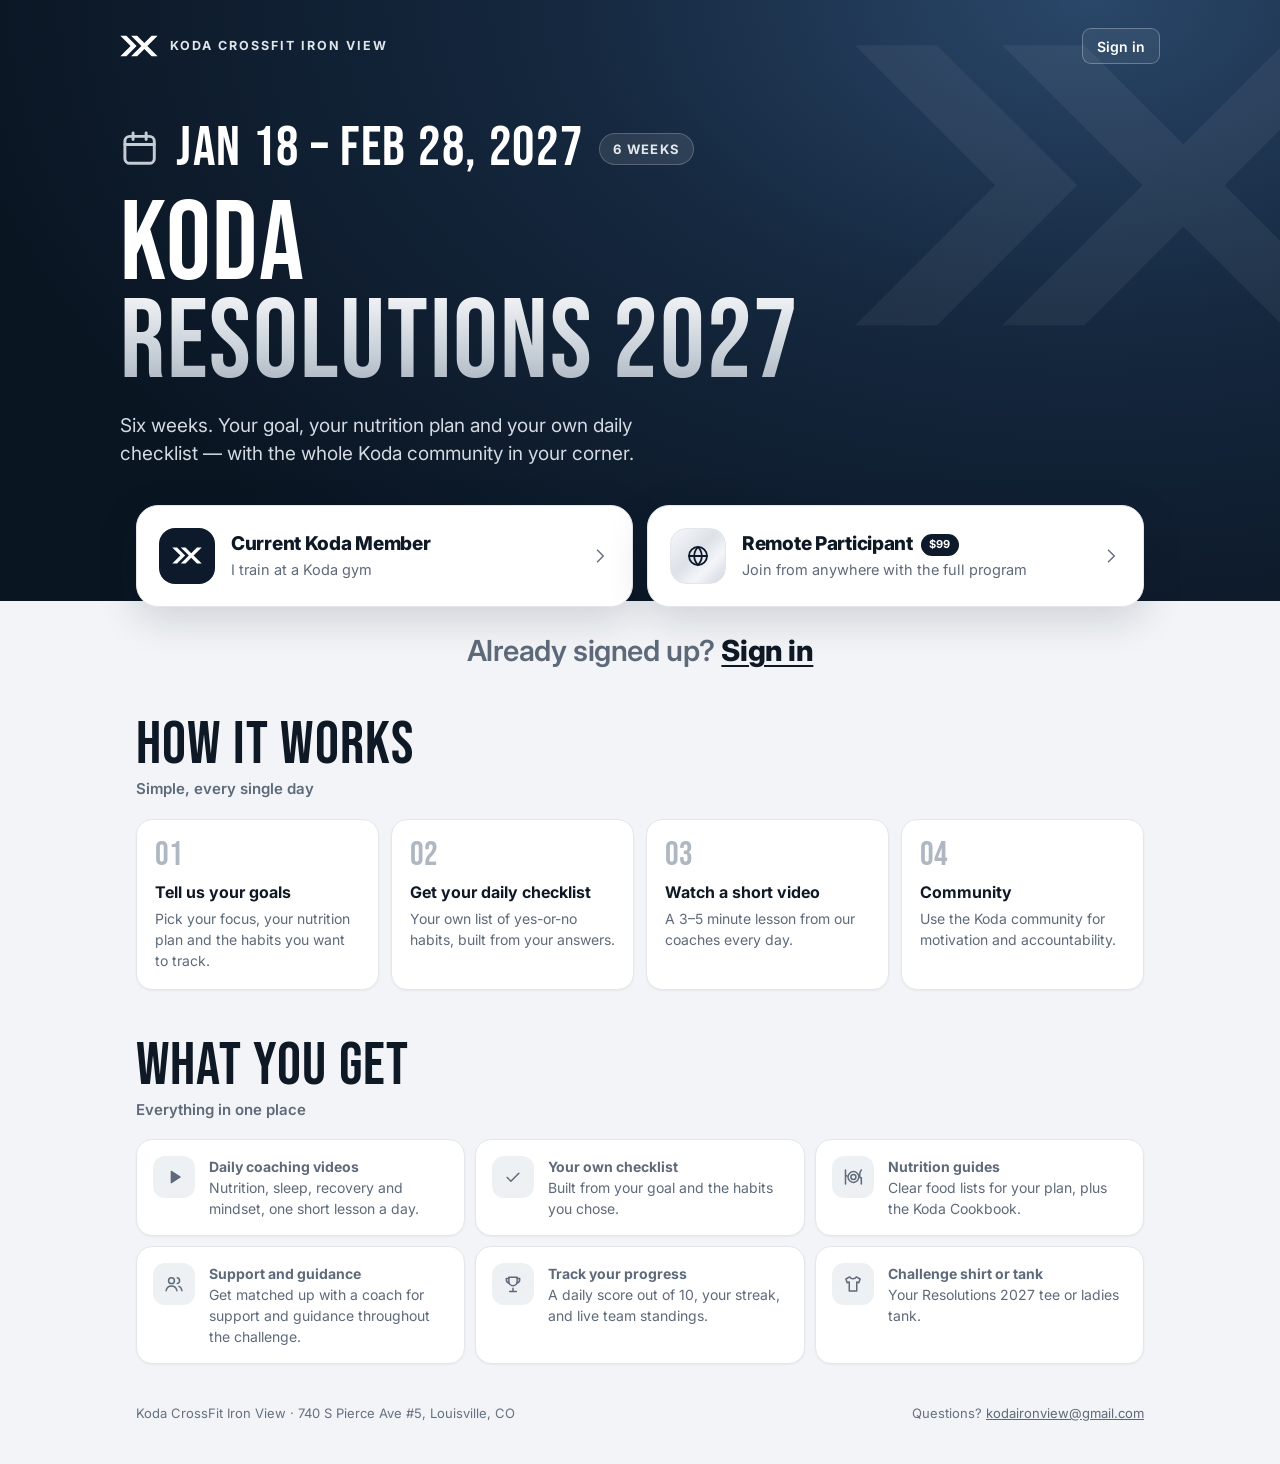
==== commit c632f001: "Six Koda gyms: gym colors, My gym / All gyms leaderboards, daily 3 AM email - Sign-up starts with th" ====
--- a/index.html
+++ b/index.html
@@ -4,7 +4,7 @@
   <meta charset="utf-8">
   <meta name="viewport" content="width=device-width, initial-scale=1, viewport-fit=cover">
   <title>Koda Resolutions 2027</title>
-  <meta name="description" content="Koda CrossFit Iron View's six-week nutrition and lifestyle challenge: your goal, your plan, your daily checklist, and the Koda community behind you.">
+  <meta name="description" content="Koda CrossFit's six-week nutrition and lifestyle challenge: your goal, your plan, your daily checklist, and the Koda community behind you.">
   <meta name="theme-color" content="#0c1a2b">
   <meta name="apple-mobile-web-app-capable" content="yes">
   <meta name="mobile-web-app-capable" content="yes">
@@ -15,20 +15,38 @@
   <meta property="og:description" content="Six weeks. Your goal, your nutrition plan and your own daily checklist, with the Koda community in your corner.">
   <meta property="og:type" content="website">
   <meta property="og:url" content="https://koda-crossfit.github.io/resolutions/">
-  <meta property="og:image" content="https://koda-crossfit.github.io/resolutions/assets/og.png?v=4">
+  <!-- One picture for all six gyms' links (no gym's name or colors: link previews don't run the app). -->
+  <meta property="og:image" content="https://koda-crossfit.github.io/resolutions/assets/og.png?v=5">
+  <meta property="og:image:width" content="1200">
+  <meta property="og:image:height" content="630">
+  <meta property="og:image:alt" content="Koda Resolutions 2027: a six-week challenge, January 18 to February 28, 2027">
   <meta name="twitter:card" content="summary_large_image">
+  <script>
+    // Each gym has its own colors (11/23/2026). Set them before the first paint, so the page doesn't
+    // flash Iron View's navy first: signed in, the gym this phone last showed; signed out, the link's
+    // ?gym=, else that one. app.js works it out properly once it runs.
+    (function () {
+      try {
+        var ids = /^(ironview|okc|native|norman|downtown|tulsa)$/, g = '';
+        var m = /[?&]gym=([a-z]+)(?:&|#|$)/i.exec(location.search);
+        if (m && !localStorage.getItem('res27.token')) g = m[1].toLowerCase();
+        if (!ids.test(g)) g = String(JSON.parse(localStorage.getItem('res27.gym') || '""'));
+        if (ids.test(g)) document.documentElement.setAttribute('data-gym', g);
+      } catch (e) { /* no storage: app.js sets it */ }
+    })();
+  </script>
   <link rel="icon" href="assets/favicon.svg" type="image/svg+xml">
   <link rel="apple-touch-icon" href="assets/apple-touch-icon.png">
   <link rel="manifest" href="manifest.webmanifest">
   <link rel="preconnect" href="https://fonts.googleapis.com">
   <link rel="preconnect" href="https://fonts.gstatic.com" crossorigin>
   <link href="https://fonts.googleapis.com/css2?family=Bebas+Neue&family=Inter:wght@400;500;600;700;800&display=swap" rel="stylesheet">
-  <link rel="stylesheet" href="assets/app.css?v=7">
+  <link rel="stylesheet" href="assets/app.css?v=13">
 </head>
 <body>
   <div id="app"><div class="loading-screen"><svg class="mark" viewBox="0 0 2000 1118" aria-hidden="true"><polygon points="19,20 335,20 874,559 335,1098 19,1098 558,559"/><polygon points="585,20 901,20 1282,401 1664,20 1980,20 1440,559 1980,1098 1664,1098 1282,717 901,1098 585,1098 1125,559"/></svg></div></div>
   <noscript><p style="padding:24px;font-family:sans-serif">Koda Resolutions needs JavaScript turned on.</p></noscript>
-  <script src="assets/content.js?v=7"></script>
-  <script src="assets/app.js?v=7"></script>
+  <script src="assets/content.js?v=13"></script>
+  <script src="assets/app.js?v=13"></script>
 </body>
 </html>
--- a/assets/app.css
+++ b/assets/app.css
@@ -43,7 +43,24 @@
   --warn-bg: #fdf3dc;
   --bad: #b42318;
   --bad-bg: #fdecea;
+  --on-bad: #ffffff;
   --silver-sheen: linear-gradient(135deg, #f6f8fa 0%, #dde2e8 45%, #f3f5f8 70%, #cfd6de 100%);
+  /* The rest of what each gym's colors change (six gyms, 11/23/2026; see the :root[data-gym] rules
+     below). These are Iron View's, the same colors as before: the primary button's hover, the
+     outline of a picked tile, text on the silver sheen, the dark heroes (Today; landing and
+     cookbook) and what sits on them. */
+  --brand-hover: var(--brand-2);
+  --line: var(--brand);
+  --on-sheen: var(--navy-900);
+  --avatar-bg: var(--navy-900);
+  --hero-a: #24405f; --hero-b: #132539; --hero-c: #0b1726;
+  --lhero-a: #2a4769; --lhero-b: #15283f; --lhero-c: #0a1522;
+  --hero-dim: #aeb7c2;
+  --metal: linear-gradient(180deg, #ffffff 0%, #c4ccd5 60%, #9aa5b1 100%);
+  --chip: linear-gradient(135deg, #f4f6f9, #c9d1da);
+  --on-chip: var(--navy-900);
+  --ring-b: #b9c2cc;
+  --bar: linear-gradient(90deg, #cfd6de, #ffffff);
 
   --radius-xl: 22px;
   --radius-lg: 16px;
@@ -89,12 +106,164 @@
     --warn-bg: #33270d;
     --bad: #ff8a80;
     --bad-bg: #3a1513;
+    --on-bad: #2b0d0b;
     --silver-sheen: linear-gradient(135deg, #1a2a3e 0%, #24384f 50%, #182739 100%);
+    /* Light text on the dark sheen (navy on it was unreadable), and a lighter navy for initials. */
+    --on-sheen: var(--text);
+    --avatar-bg: #24384f;
     --silver-200: #2b3f57;
     --shadow-sm: 0 1px 2px rgba(0, 0, 0, 0.3);
     --shadow: 0 1px 2px rgba(0, 0, 0, 0.3), 0 8px 24px rgba(0, 0, 0, 0.25);
     --shadow-lg: 0 16px 48px rgba(0, 0, 0, 0.5);
     color-scheme: dark;
+  }
+}
+
+/* ---------------------------------------------------------------- the six gyms (11/23/2026) */
+/* Kevin: "The current website should be Iron View's colors": Iron View is :root above. The other five
+   take their colors from their own websites (OKC black + purple, Native black + pink + slate blue,
+   Norman black + crimson, Downtown black + green with black text on it, Tulsa teal + light grey).
+   The app sets <html data-gym="okc"> to the person's gym (signed out: the link's ?gym=, else the one
+   this phone remembers). Text on a brand color is at least 4.5:1: black on the light pink, green and
+   teal; a deeper shade of the same hue where a brand color is used for text or outlines (--brand-2,
+   --line). Each gym has its own dark-mode values. assets/content.js (C.gyms) has the same values for
+   the app; tests/e2e.js checks the two match, so change both together.
+   (A gym block comes after Iron View's dark block, so its dark block sets every color its light
+   block shares with Iron View's dark one.) */
+:root[data-gym='okc'],
+:root[data-gym='native'],
+:root[data-gym='norman'],
+:root[data-gym='downtown'],
+:root[data-gym='tulsa'] {
+  --bg: #f3f3f5; --surface: #ffffff; --surface-2: #f7f7f8; --surface-3: #efeff2; --border: #e4e4e8;
+  --border-strong: #d2d2d8; --text: #121215; --muted: #5d5d68; --subtle: #686873; --no: #ebebef;
+  --on-no: #45454f; --silver-200: #e4e4e8; --silver-300: #d2d2d8; --silver-400: #aaaab4;
+}
+@media (prefers-color-scheme: dark) {
+  :root[data-gym='okc']:not([data-theme='light']),
+  :root[data-gym='native']:not([data-theme='light']),
+  :root[data-gym='norman']:not([data-theme='light']),
+  :root[data-gym='downtown']:not([data-theme='light']),
+  :root[data-gym='tulsa']:not([data-theme='light']) {
+    --bg: #09090b; --surface: #131316; --surface-2: #18181c; --surface-3: #1e1e23; --border: #28282e;
+    --border-strong: #36363e; --text: #ececf0; --muted: #a5a5b0; --subtle: #85858f; --no: #232329;
+    --on-no: #bebec8; --silver-200: #36363e;
+  }
+}
+
+/* Koda OKC */
+:root[data-gym='okc'] {
+  --navy-950: #060509; --navy-900: #0e0b14; --navy-850: #15111d; --navy-800: #1c1627; --navy-700: #2a1f3d;
+  --navy-600: #3b2b57; --hero-a: #2f1a52; --hero-b: #140d21; --hero-c: #07050b; --lhero-a: #3d2070;
+  --lhero-b: #180f29; --lhero-c: #060409; --hero-dim: #c4a5f3;
+  --metal: linear-gradient(180deg, #ffffff 0%, #dccafb 60%, #b48cf5 100%);
+  --chip: linear-gradient(135deg, #efe6fe, #c9adf6);
+  --on-chip: #1d0f33; --ring-b: #b48cf5;
+  --bar: linear-gradient(90deg, #9d5cf5, #e3d4fd);
+  --brand: #7c28e6; --brand-2: #6a1fcb; --brand-hover: #6a1fcb; --on-brand: #ffffff; --line: #7c28e6;
+  --accent: #8146af; --focus: rgba(124, 40, 230, 0.28); --yes: #7c28e6; --on-yes: #ffffff;
+  --silver-sheen: linear-gradient(135deg, #f8f4fe 0%, #e7dcfa 45%, #f6f1fd 70%, #dccdf6 100%);
+  --on-sheen: #1d0f33; --avatar-bg: #0e0b14;
+}
+@media (prefers-color-scheme: dark) {
+  :root[data-gym='okc']:not([data-theme='light']) {
+    --brand: #7c28e6; --brand-2: #b794f6; --brand-hover: #8a3ef0; --on-brand: #ffffff; --line: #a370f7;
+    --accent: #a370f7; --focus: rgba(183, 148, 246, 0.35); --yes: #7c28e6; --on-yes: #ffffff;
+    --silver-sheen: linear-gradient(135deg, #1e1829 0%, #2a2139 50%, #1b1625 100%);
+    --on-sheen: #ececf0; --avatar-bg: #3b2b57;
+  }
+}
+
+/* Koda Native */
+:root[data-gym='native'] {
+  --navy-950: #070708; --navy-900: #111114; --navy-850: #18181c; --navy-800: #1f1f24; --navy-700: #2e2a31;
+  --navy-600: #423a43; --hero-a: #3a2131; --hero-b: #161014; --hero-c: #070607; --lhero-a: #4a2a3d;
+  --lhero-b: #1a1217; --lhero-c: #070607; --hero-dim: #fab1d8;
+  --metal: linear-gradient(180deg, #ffffff 0%, #fdd6ea 60%, #fab1d8 100%);
+  --chip: linear-gradient(135deg, #fde3f0, #fab1d8);
+  --on-chip: #121215; --ring-b: #fab1d8;
+  --bar: linear-gradient(90deg, #fab1d8, #fde3f0);
+  --brand: #fab1d8; --brand-2: #4b6886; --brand-hover: #f79bcb; --on-brand: #121215; --line: #c4407f;
+  --accent: #6888a7; --focus: rgba(250, 177, 216, 0.55); --yes: #fab1d8; --on-yes: #121215;
+  --silver-sheen: linear-gradient(135deg, #fff6fa 0%, #fbe1ee 45%, #fff3f9 70%, #f6d3e5 100%);
+  --on-sheen: #121215; --avatar-bg: #111114;
+}
+@media (prefers-color-scheme: dark) {
+  :root[data-gym='native']:not([data-theme='light']) {
+    --brand: #fab1d8; --brand-2: #fab1d8; --brand-hover: #fcc8e3; --on-brand: #121215; --line: #fab1d8;
+    --accent: #8fa9c4; --focus: rgba(250, 177, 216, 0.35); --yes: #fab1d8; --on-yes: #121215;
+    --silver-sheen: linear-gradient(135deg, #261b21 0%, #33232c 50%, #22181e 100%);
+    --on-sheen: #ececf0; --avatar-bg: #4a2a3d;
+  }
+}
+
+/* Koda Norman. A chosen Yes, a done day and the like are its near-black (a light grey in dark mode),
+   not its crimson: on the checklist red is a No (review, 11/23/2026). */
+:root[data-gym='norman'] {
+  --navy-950: #080505; --navy-900: #120c0c; --navy-850: #1a1111; --navy-800: #221616; --navy-700: #3a1a19;
+  --navy-600: #55201e; --hero-a: #4d1514; --hero-b: #1c0c0b; --hero-c: #080404; --lhero-a: #63191a;
+  --lhero-b: #200d0c; --lhero-c: #080404; --hero-dim: #f0a3a1;
+  --metal: linear-gradient(180deg, #ffffff 0%, #f6cfce 60%, #e8908d 100%);
+  --chip: linear-gradient(135deg, #fbe5e4, #f0a3a1);
+  --on-chip: #2a0b0a; --ring-b: #f0a3a1;
+  --bar: linear-gradient(90deg, #d4403b, #f6cfce);
+  --brand: #891c1a; --brand-2: #891c1a; --brand-hover: #a32420; --on-brand: #ffffff; --line: #891c1a;
+  --accent: #c8322e; --focus: rgba(137, 28, 26, 0.28); --yes: #120c0c; --on-yes: #ffffff; --yes-edge: #120c0c;
+  --silver-sheen: linear-gradient(135deg, #fbf5f5 0%, #f1dfde 45%, #fbf3f3 70%, #ead2d1 100%);
+  --on-sheen: #2a0b0a; --avatar-bg: #120c0c;
+}
+@media (prefers-color-scheme: dark) {
+  :root[data-gym='norman']:not([data-theme='light']) {
+    --brand: #b3261e; --brand-2: #f08a87; --brand-hover: #c42c24; --on-brand: #ffffff; --line: #e0524e;
+    --accent: #e0524e; --focus: rgba(240, 138, 135, 0.35); --yes: #efe7e7; --on-yes: #120c0c; --yes-edge: #efe7e7;
+    --silver-sheen: linear-gradient(135deg, #271a1a 0%, #352222 50%, #231717 100%);
+    --on-sheen: #ececf0; --avatar-bg: #55201e;
+  }
+}
+
+/* Koda Downtown */
+:root[data-gym='downtown'] {
+  --navy-950: #050706; --navy-900: #0d110e; --navy-850: #131915; --navy-800: #19211b; --navy-700: #1c3a27;
+  --navy-600: #245236; --hero-a: #0f3d22; --hero-b: #0b1710; --hero-c: #040705; --lhero-a: #13502c;
+  --lhero-b: #0c1b12; --lhero-c: #040705; --hero-dim: #5fd98c;
+  --metal: linear-gradient(180deg, #ffffff 0%, #c2f2d3 60%, #4fd17f 100%);
+  --chip: linear-gradient(135deg, #d9f7e4, #6fe09a);
+  --on-chip: #04210f; --ring-b: #4fd17f;
+  --bar: linear-gradient(90deg, #00ad40, #b8f0cc);
+  --brand: #00ad40; --brand-2: #007a2d; --brand-hover: #00c24a; --on-brand: #000000; --line: #008a33;
+  --accent: #00ad40; --focus: rgba(0, 173, 64, 0.3); --yes: #00ad40; --on-yes: #000000;
+  --silver-sheen: linear-gradient(135deg, #f3fcf6 0%, #dcf3e4 45%, #f1fbf4 70%, #cdebd8 100%);
+  --on-sheen: #0d110e; --avatar-bg: #0d110e;
+}
+@media (prefers-color-scheme: dark) {
+  :root[data-gym='downtown']:not([data-theme='light']) {
+    --brand: #00ad40; --brand-2: #3fd477; --brand-hover: #19c257; --on-brand: #000000; --line: #00ad40;
+    --accent: #00ad40; --focus: rgba(0, 173, 64, 0.35); --yes: #00ad40; --on-yes: #000000;
+    --silver-sheen: linear-gradient(135deg, #16231b 0%, #1d3025 50%, #142019 100%);
+    --on-sheen: #ececf0; --avatar-bg: #1c3a27;
+  }
+}
+
+/* Koda Tulsa */
+:root[data-gym='tulsa'] {
+  --navy-950: #031414; --navy-900: #062626; --navy-850: #083030; --navy-800: #0b3a3a; --navy-700: #0e4b4a;
+  --navy-600: #11605e; --hero-a: #0b5554; --hero-b: #073b3b; --hero-c: #031a1a; --lhero-a: #0d5c5b;
+  --lhero-b: #084343; --lhero-c: #031a1a; --hero-dim: #9fe8e6;
+  --metal: linear-gradient(180deg, #ffffff 0%, #d3f4f3 60%, #8ae2e0 100%);
+  --chip: linear-gradient(135deg, #fafafa, #dcdcdc);
+  --on-chip: #141414; --ring-b: #8ae2e0;
+  --bar: linear-gradient(90deg, #02afad, #c9f1f0);
+  --brand: #02afad; --brand-2: #00706f; --brand-hover: #14c3c1; --on-brand: #000000; --line: #00807e;
+  --accent: #02afad; --focus: rgba(2, 175, 173, 0.32); --yes: #02afad; --on-yes: #000000;
+  --silver-sheen: linear-gradient(135deg, #f7f7f7 0%, #e6e6e6 45%, #f4f4f4 70%, #dadada 100%);
+  --on-sheen: #141414; --avatar-bg: #062626;
+}
+@media (prefers-color-scheme: dark) {
+  :root[data-gym='tulsa']:not([data-theme='light']) {
+    --brand: #02afad; --brand-2: #3fd3d0; --brand-hover: #22c6c4; --on-brand: #000000; --line: #02afad;
+    --accent: #02afad; --focus: rgba(2, 175, 173, 0.38); --yes: #02afad; --on-yes: #000000;
+    --silver-sheen: linear-gradient(135deg, #1c2222 0%, #263030 50%, #1a1f1f 100%);
+    --on-sheen: #ececf0; --avatar-bg: #0e4b4a;
   }
 }
 
@@ -137,8 +306,10 @@
 }
 .btn:active { transform: translateY(1px); }
 .btn[disabled], .btn.is-disabled { opacity: .45; pointer-events: none; }
+/* Busy but still focusable (a disabled button drops keyboard focus): it looks the same, and its tap is ignored. */
+.btn[aria-disabled='true'] { opacity: .45; pointer-events: none; }
 .btn-primary { background: var(--brand); color: var(--on-brand); box-shadow: 0 1px 2px rgba(12,26,43,.2); }
-.btn-primary:hover { background: var(--brand-2); }
+.btn-primary:hover { background: var(--brand-hover); }
 .btn-secondary { background: var(--surface); color: var(--text); border-color: var(--border-strong); }
 .btn-secondary:hover { background: var(--surface-2); }
 .btn-ghost { background: transparent; color: var(--text); }
@@ -173,7 +344,7 @@
 .row-4 { display: grid; grid-template-columns: repeat(4, 1fr); gap: 10px; }
 @media (max-width: 420px) { .row-4 { grid-template-columns: repeat(2, 1fr); } }
 .check-line { display: flex; gap: 12px; align-items: flex-start; font-size: 14px; color: var(--muted); cursor: pointer; }
-.check-line input { width: 20px; height: 20px; margin: 1px 0 0; accent-color: var(--brand); flex: none; }
+.check-line input { width: 20px; height: 20px; margin: 1px 0 0; accent-color: var(--line); flex: none; }
 
 /* chips / segmented */
 .chips { display: flex; flex-wrap: wrap; gap: 8px; }
@@ -184,7 +355,10 @@
 }
 .chip:hover { background: var(--surface-2); }
 .chip[data-act='size'] { min-width: 54px; justify-content: center; }
-.chip.is-on { background: var(--yes); color: var(--on-yes); border-color: var(--yes); }
+/* A picked chip (and a chosen Yes, below) has an edge in the gym's line color: some gyms' Yes color is
+   too pale against the card to show the pick on its own (Native's pink, Tulsa's teal, Downtown's green,
+   OKC's purple in dark mode; review 11/23/2026). A gym can set --yes-edge instead (Norman: no red edge). */
+.chip.is-on { background: var(--yes); color: var(--on-yes); border-color: var(--yes-edge, var(--line)); }
 .chip-sm { min-height: 32px; padding: 0 12px; font-size: 13px; font-weight: 500; }
 .seg { display: inline-flex; padding: 4px; gap: 4px; background: var(--surface-3); border-radius: 14px; }
 .seg button { border: 0; background: transparent; border-radius: 10px; min-height: 40px; padding: 0 16px; font-weight: 600; font-size: 14px; color: var(--muted); }
@@ -203,7 +377,7 @@
 .kicker { font-size: 12px; font-weight: 700; letter-spacing: .08em; text-transform: uppercase; color: var(--subtle); }
 .badge { display: inline-flex; align-items: center; gap: 4px; height: 22px; padding: 0 8px; border-radius: 999px; font-size: 11px; font-weight: 700; letter-spacing: .02em; background: var(--surface-3); color: var(--muted); white-space: nowrap; }
 .badge-brand { background: var(--brand); color: var(--on-brand); }
-.badge-silver { background: var(--silver-sheen); color: var(--navy-900); border: 1px solid var(--border); }
+.badge-silver { background: var(--silver-sheen); color: var(--on-sheen); border: 1px solid var(--border); }
 .badge-good { background: var(--good-bg); color: var(--good); }
 .badge-warn { background: var(--warn-bg); color: var(--warn); }
 .list-row { display: flex; align-items: center; gap: 14px; padding: 14px 20px; border-top: 1px solid var(--border); text-decoration: none; color: inherit; background: none; border-left: 0; border-right: 0; border-bottom: 0; width: 100%; text-align: left; }
@@ -258,6 +432,7 @@
   .sidebar {
     display: flex; flex-direction: column; position: sticky; top: 0; height: 100vh; height: 100dvh;
     background: var(--surface); border-right: 1px solid var(--border); padding: 20px 14px;
+    overflow-y: auto; /* seven items since 11/12: short windows scroll the sidebar on its own */
   }
   .sidebar .brand { padding: 4px 10px 18px; }
   .nav-label { font-size: 11px; font-weight: 700; letter-spacing: .08em; text-transform: uppercase; color: var(--subtle); padding: 14px 12px 8px; }
@@ -268,7 +443,7 @@
   .side-progress { margin: 18px 6px 0; padding: 16px; border-radius: var(--radius-lg); background: var(--navy-900); color: #fff; }
   .side-progress .big { font-family: var(--display); font-size: 34px; line-height: 1; letter-spacing: .03em; }
   .side-progress .bar { height: 6px; border-radius: 99px; background: rgba(255,255,255,.14); margin-top: 10px; overflow: hidden; }
-  .side-progress .bar span { display: block; height: 100%; background: linear-gradient(90deg, #cfd6de, #ffffff); border-radius: 99px; }
+  .side-progress .bar span { display: block; height: 100%; background: var(--bar); border-radius: 99px; }
   .side-user { margin-top: auto; display: flex; align-items: center; gap: 10px; padding: 12px; border-radius: var(--radius); text-decoration: none; color: inherit; }
   .side-user:hover { background: var(--surface-2); }
   .topbar, .tabbar { display: none; }
@@ -283,31 +458,31 @@
 .rail { display: none; }
 .rail .card + .card { margin-top: 16px; }
 
-.avatar { width: 40px; height: 40px; border-radius: 50%; background: var(--navy-900); color: #fff; display: grid; place-items: center; font-weight: 700; font-size: 14px; letter-spacing: .02em; flex: none; }
+.avatar { width: 40px; height: 40px; border-radius: 50%; background: var(--avatar-bg); color: #fff; display: grid; place-items: center; font-weight: 700; font-size: 14px; letter-spacing: .02em; flex: none; }
 .avatar-lg { width: 64px; height: 64px; font-size: 22px; }
-.avatar.silver { background: var(--silver-sheen); color: var(--navy-900); border: 1px solid var(--border); }
+.avatar.silver { background: var(--silver-sheen); color: var(--on-sheen); border: 1px solid var(--border); }
 
 /* ---------------------------------------------------------------- hero (Today) */
 .hero {
   position: relative; overflow: hidden; border-radius: var(--radius-xl); padding: 22px 22px 20px;
-  background: radial-gradient(120% 140% at 100% 0%, #24405f 0%, #132539 46%, #0b1726 100%);
+  background: radial-gradient(120% 140% at 100% 0%, var(--hero-a) 0%, var(--hero-b) 46%, var(--hero-c) 100%);
   color: #fff; box-shadow: var(--shadow);
 }
 .hero .watermark { position: absolute; right: -40px; bottom: -36px; width: 260px; opacity: .06; fill: #fff; pointer-events: none; }
 .hero-top { display: flex; align-items: center; justify-content: space-between; gap: 16px; position: relative; }
-.hero .kick { font-size: 12px; font-weight: 700; letter-spacing: .14em; text-transform: uppercase; color: #aeb7c2; }
+.hero .kick { font-size: 12px; font-weight: 700; letter-spacing: .14em; text-transform: uppercase; color: var(--hero-dim); }
 .hero .day { font-family: var(--display); font-size: 64px; line-height: .9; letter-spacing: .02em; margin-top: 6px; }
-.hero .day small { font-size: 26px; color: #aeb7c2; margin-left: 6px; letter-spacing: .04em; }
+.hero .day small { font-size: 26px; color: var(--hero-dim); margin-left: 6px; letter-spacing: .04em; }
 .hero .date { margin-top: 6px; font-size: 14px; color: #d6dce3; }
 .hero .theme { display: inline-flex; align-items: center; gap: 8px; margin-top: 14px; padding: 6px 12px 6px 6px; border-radius: 999px; background: rgba(255,255,255,.09); border: 1px solid rgba(255,255,255,.12); font-size: 13px; font-weight: 600; position: relative; }
-.hero .theme .wk { background: linear-gradient(135deg, #f4f6f9, #c9d1da); color: var(--navy-900); border-radius: 999px; padding: 2px 8px; font-size: 11px; font-weight: 800; letter-spacing: .04em; }
+.hero .theme .wk { background: var(--chip); color: var(--on-chip); border-radius: 999px; padding: 2px 8px; font-size: 11px; font-weight: 800; letter-spacing: .04em; }
 .ring { position: relative; width: 104px; height: 104px; flex: none; }
 .ring svg { width: 104px; height: 104px; transform: rotate(-90deg); }
 .ring .track { stroke: rgba(255,255,255,.14); }
 .ring .fill { stroke: url(#ringGrad); stroke-linecap: round; transition: stroke-dashoffset .5s cubic-bezier(.2,.8,.2,1); }
 .ring .label { position: absolute; inset: 0; display: grid; place-items: center; text-align: center; }
 .ring .pct { font-family: var(--display); font-size: 32px; line-height: 1; letter-spacing: .02em; }
-.ring .of { display: block; font-size: 11px; color: #aeb7c2; font-weight: 600; letter-spacing: .04em; margin-top: 2px; }
+.ring .of { display: block; font-size: 11px; color: var(--hero-dim); font-weight: 600; letter-spacing: .04em; margin-top: 2px; }
 .hero-stats { display: flex; gap: 8px; margin-top: 16px; position: relative; flex-wrap: wrap; }
 .hero-stat { display: inline-flex; align-items: center; gap: 6px; padding: 7px 11px; border-radius: 10px; background: rgba(255,255,255,.07); font-size: 13px; color: #e2e7ec; }
 .hero-stat b { color: #fff; }
@@ -315,19 +490,19 @@
 .countdown { display: flex; gap: 10px; margin-top: 16px; }
 .cd { min-width: 72px; padding: 10px 12px; border-radius: 14px; background: rgba(255,255,255,.08); text-align: center; }
 .cd b { display: block; font-family: var(--display); font-size: 34px; line-height: 1; letter-spacing: .03em; }
-.cd span { font-size: 11px; color: #aeb7c2; text-transform: uppercase; letter-spacing: .1em; font-weight: 700; }
+.cd span { font-size: 11px; color: var(--hero-dim); text-transform: uppercase; letter-spacing: .1em; font-weight: 700; }
 
 /* ---------------------------------------------------------------- video */
 .video-card { overflow: hidden; }
-.video-frame { position: relative; aspect-ratio: 16 / 9; background: #0b1726; }
+.video-frame { position: relative; aspect-ratio: 16 / 9; background: var(--hero-c); }
 .video-frame iframe, .video-frame .yt-host, .video-frame .yt-host iframe { position: absolute; inset: 0; width: 100%; height: 100%; border: 0; }
-.poster { position: absolute; inset: 0; border: 0; padding: 0; width: 100%; height: 100%; background: #0b1726 center / cover no-repeat; display: grid; place-items: center; color: #fff; }
+.poster { position: absolute; inset: 0; border: 0; padding: 0; width: 100%; height: 100%; background: var(--hero-c) center / cover no-repeat; display: grid; place-items: center; color: #fff; }
 .poster::after { content: ''; position: absolute; inset: 0; background: linear-gradient(180deg, rgba(7,15,26,0) 40%, rgba(7,15,26,.65) 100%); }
 .play { position: relative; z-index: 1; width: 74px; height: 74px; border-radius: 50%; background: rgba(255,255,255,.95); color: var(--navy-900); display: grid; place-items: center; box-shadow: 0 10px 30px rgba(0,0,0,.35); transition: transform .15s; }
 .poster:hover .play { transform: scale(1.05); }
 .play svg { width: 30px; height: 30px; margin-left: 4px; }
 .poster .poster-meta { position: absolute; left: 16px; right: 16px; bottom: 14px; z-index: 1; text-align: left; font-size: 13px; font-weight: 600; letter-spacing: .02em; color: #e8edf2; display: flex; justify-content: space-between; gap: 10px; }
-.video-empty { position: absolute; inset: 0; display: grid; place-items: center; text-align: center; padding: 24px; color: #cfd6de; background: radial-gradient(120% 120% at 50% 0%, #1d3654 0%, #0b1726 70%); }
+.video-empty { position: absolute; inset: 0; display: grid; place-items: center; text-align: center; padding: 24px; color: #cfd6de; background: radial-gradient(120% 120% at 50% 0%, var(--navy-700) 0%, var(--hero-c) 70%); }
 .video-empty svg.mark { width: 64px; fill: #fff; opacity: .9; margin: 0 auto 12px; }
 .video-empty b { display: block; color: #fff; font-size: 17px; margin-bottom: 4px; }
 .video-meta { padding: 16px 20px 18px; }
@@ -351,29 +526,55 @@
 .ci:first-child { border-top: 0; }
 .ci-icon { width: 40px; height: 40px; border-radius: 12px; background: var(--surface-3); color: var(--muted); display: grid; place-items: center; transition: background .2s, color .2s; }
 .ci.is-done .ci-icon { background: var(--yes); color: var(--on-yes); }
-.ci.is-no .ci-icon { background: var(--no); color: var(--on-no); }
+.ci.is-no .ci-icon { background: var(--bad-bg); color: var(--bad); }
 .ci-label { font-weight: 600; font-size: 15px; line-height: 1.3; }
 .ci-sub { font-size: 13px; color: var(--muted); margin-top: 1px; overflow: hidden; text-overflow: ellipsis; }
-.ci.is-bonus .ci-icon { background: var(--silver-sheen); color: var(--navy-900); border: 1px solid var(--border); }
+.ci.is-bonus .ci-icon { background: var(--silver-sheen); color: var(--on-sheen); border: 1px solid var(--border); }
 .yn { display: inline-flex; gap: 6px; }
 .yn-btn { min-width: 58px; height: 40px; padding: 0 12px; border-radius: 11px; border: 1px solid var(--border-strong); background: var(--surface); font-weight: 700; font-size: 14px; color: var(--muted); display: inline-flex; align-items: center; justify-content: center; gap: 5px; transition: background .15s, color .15s, border-color .15s; }
 .yn-btn:hover { border-color: var(--silver-400); color: var(--text); }
-.yn-btn.yes.is-on { background: var(--yes); border-color: var(--yes); color: var(--on-yes); }
-.yn-btn.no.is-on { background: var(--no); border-color: var(--no); color: var(--on-no); }
+.yn-btn.yes.is-on { background: var(--yes); border-color: var(--yes-edge, var(--line)); color: var(--on-yes); }
+/* A chosen No is as plain to see as a chosen Yes (Kevin, 11/11: the light grey was hard to tell). */
+.yn-btn.no.is-on { background: var(--on-no); border-color: var(--on-no); color: var(--surface); }
+/* On the daily checklist a No is a miss: red, with an ✕. */
+.ci .yn-btn.no.is-on { background: var(--bad); border-color: var(--bad); color: var(--on-bad); }
+.ci .yn-btn.no.is-on::before {
+  content: ''; width: 13px; height: 13px; flex: none; background: currentColor;
+  -webkit-mask: url("data:image/svg+xml,%3Csvg xmlns='http://www.w3.org/2000/svg' viewBox='0 0 24 24'%3E%3Cpath d='M6 6l12 12M18 6L6 18' stroke='black' stroke-width='3.2' stroke-linecap='round'/%3E%3C/svg%3E") center / contain no-repeat;
+  mask: url("data:image/svg+xml,%3Csvg xmlns='http://www.w3.org/2000/svg' viewBox='0 0 24 24'%3E%3Cpath d='M6 6l12 12M18 6L6 18' stroke='black' stroke-width='3.2' stroke-linecap='round'/%3E%3C/svg%3E") center / contain no-repeat;
+}
 .yn-btn .ico-sm { width: 15px; height: 15px; }
 .yn[aria-disabled='true'] { opacity: .55; pointer-events: none; }
-.ci-meals { grid-column: 2 / -1; display: flex; flex-wrap: wrap; gap: 8px; margin-top: 2px; }
-.meal { height: 36px; padding: 0 12px; border-radius: 999px; border: 1px dashed var(--border-strong); background: var(--surface); font-weight: 600; font-size: 13.5px; color: var(--muted); display: inline-flex; align-items: center; gap: 6px; }
-.meal.is-on { background: var(--yes); color: var(--on-yes); border: 1px solid var(--yes); }
-.meal.is-off { background: var(--no); color: var(--on-no); border: 1px solid var(--no); }
-.meal .ico-sm { width: 14px; height: 14px; }
-.meals-all { height: 36px; padding: 0 10px; border: 0; background: none; color: var(--brand-2); font-weight: 700; font-size: 13px; text-decoration: underline; text-underline-offset: 3px; }
+/* Meals (Kevin, 11/12): a big checkbox for each, two across on phones, four in a row when there's room. */
+.ci-meals { grid-column: 1 / -1; display: grid; grid-template-columns: repeat(2, minmax(0, 1fr)); gap: 8px; margin-top: 2px; }
+.ci-meals[aria-disabled='true'] { opacity: .55; pointer-events: none; }
+.meal-box { min-height: 52px; padding: 8px 12px; border-radius: 12px; border: 1.5px solid var(--border-strong); background: var(--surface); color: var(--text); font-weight: 600; font-size: 15px; line-height: 1.2; text-align: left; display: flex; align-items: center; gap: 10px; transition: background .15s, border-color .15s; }
+.meal-box:hover { border-color: var(--silver-400); }
+/* The empty box needs 3:1 against the tile to read as a checkbox (--subtle: about 4.9:1 in both themes). */
+.mb-box { width: 28px; height: 28px; flex: none; border-radius: 8px; border: 2px solid var(--subtle); background: var(--surface); display: grid; place-items: center; transition: background .15s, border-color .15s; }
+.mb-check { width: 19px; height: 19px; stroke-width: 3; }
+.meal-box.is-on { border-color: var(--yes); background: var(--surface-2); }
+.meal-box.is-on .mb-box { background: var(--yes); border-color: var(--yes); color: var(--on-yes); }
+.meal-box:focus-visible { outline: 2px solid var(--brand-2); outline-offset: 2px; }
+@media (min-width: 640px) { .ci-meals { grid-column: 2 / -1; } }
+/* Four across only when the checklist card is wide enough for "Breakfast" in each tile (the card's
+   width, not the window's: the sidebar and the rail take room on bigger screens). */
+#checklistCard { container-type: inline-size; }
+@container (min-width: 680px) { .ci-meals { grid-template-columns: repeat(4, minmax(0, 1fr)); } }
+@media (max-width: 340px) {
+  .meal-box { padding: 8px 10px; gap: 8px; font-size: 14px; }
+  .mb-box { width: 24px; height: 24px; }
+  .mb-check { width: 17px; height: 17px; }
+}
+/* The meal row's empty third cell would otherwise take a row of its own on the narrowest phones. */
+.ci-meal-row > span:empty { display: none; }
 .ci .ci-wide { grid-column: 1 / -1; }
 @media (max-width: 420px) {
   .ci { grid-template-columns: 36px minmax(0, 1fr) auto; gap: 10px; padding: 12px 16px; }
   .ci-icon { width: 36px; height: 36px; border-radius: 10px; }
   .ci-icon .ico { width: 18px; height: 18px; }
   .yn-btn { min-width: 50px; padding: 0 10px; height: 38px; }
+  /* (The ✕ on a chosen No stays, so a No never depends on its color alone: review, 11/23/2026.) */
   .yn-btn.is-on .ico-sm { display: none; }
   .perfect { margin: 4px 16px 16px; }
 }
@@ -381,8 +582,8 @@
   .ci { grid-template-columns: 36px minmax(0, 1fr); }
   .ci > :nth-child(3) { grid-column: 2; justify-self: start; }
 }
-.perfect { display: flex; align-items: center; gap: 12px; margin: 4px 20px 18px; padding: 12px 14px; border-radius: var(--radius); background: var(--silver-sheen); border: 1px solid var(--border); color: var(--navy-900); font-weight: 700; }
-.perfect .ico { color: var(--navy-900); }
+.perfect { display: flex; align-items: center; gap: 12px; margin: 4px 20px 18px; padding: 12px 14px; border-radius: var(--radius); background: var(--silver-sheen); border: 1px solid var(--border); color: var(--on-sheen); font-weight: 700; }
+.perfect .ico { color: var(--on-sheen); }
 .locked-note { margin: 0 20px 18px; }
 
 /* ---------------------------------------------------------------- progress */
@@ -433,7 +634,7 @@
 .vrow { display: grid; grid-template-columns: 116px minmax(0, 1fr) auto; gap: 14px; align-items: center; padding: 12px 20px; border-top: 1px solid var(--border); text-decoration: none; color: inherit; }
 .vrow:first-child { border-top: 0; }
 a.vrow:hover { background: var(--surface-2); }
-.thumb { position: relative; width: 116px; aspect-ratio: 16 / 9; border-radius: 10px; overflow: hidden; background: radial-gradient(120% 120% at 50% 0%, #1d3654 0%, #0b1726 80%) center / cover no-repeat; display: grid; place-items: center; }
+.thumb { position: relative; width: 116px; aspect-ratio: 16 / 9; border-radius: 10px; overflow: hidden; background: radial-gradient(120% 120% at 50% 0%, var(--navy-700) 0%, var(--hero-c) 80%) center / cover no-repeat; display: grid; place-items: center; }
 .thumb svg { width: 30px; fill: #fff; opacity: .85; }
 .thumb .lock { width: 18px; height: 18px; color: #fff; opacity: .8; fill: none; }
 .vrow .t { font-weight: 600; line-height: 1.3; }
@@ -449,7 +650,7 @@
 .flow-head-inner { max-width: 600px; margin: 0 auto; display: flex; align-items: center; gap: 8px; }
 .flow-steps { flex: 1; display: flex; gap: 5px; padding: 0 8px; }
 .flow-steps span { flex: 1; height: 5px; border-radius: 99px; background: var(--silver-200); }
-.flow-steps span.is-on { background: var(--brand); }
+.flow-steps span.is-on { background: var(--line); }
 .flow-count { font-size: 12px; font-weight: 700; color: var(--subtle); min-width: 44px; text-align: right; }
 .flow-body { flex: 1; width: 100%; max-width: 600px; margin: 0 auto; padding: 8px 16px 128px; }
 .flow-body h1 { font-size: 27px; line-height: 1.15; letter-spacing: -0.025em; margin: 12px 0 8px; font-weight: 800; }
@@ -464,19 +665,19 @@
   background: var(--surface); border: 1.5px solid var(--border); transition: border-color .15s, box-shadow .15s, background .15s;
 }
 .option:hover { border-color: var(--silver-400); }
-.option.is-on { border-color: var(--brand); box-shadow: 0 0 0 3px var(--focus); }
+.option.is-on { border-color: var(--line); box-shadow: 0 0 0 3px var(--focus); }
 .option .o-icon { width: 46px; height: 46px; border-radius: 13px; background: var(--surface-3); display: grid; place-items: center; flex: none; color: var(--text); }
 .option.is-on .o-icon { background: var(--brand); color: var(--on-brand); }
 .option .o-text { flex: 1; min-width: 0; }
 .option .o-title { font-weight: 700; font-size: 16px; display: flex; align-items: center; gap: 8px; flex-wrap: wrap; }
 .option .o-sub { font-size: 14px; color: var(--muted); margin-top: 2px; }
 .option .radio { width: 22px; height: 22px; border-radius: 50%; border: 2px solid var(--border-strong); flex: none; display: grid; place-items: center; }
-.option.is-on .radio { border-color: var(--brand); }
-.option.is-on .radio::after { content: ''; width: 10px; height: 10px; border-radius: 50%; background: var(--brand); }
+.option.is-on .radio { border-color: var(--line); }
+.option.is-on .radio::after { content: ''; width: 10px; height: 10px; border-radius: 50%; background: var(--line); }
 .goal-grid { display: grid; grid-template-columns: 1fr 1fr; gap: 12px; }
 .goal { display: flex; flex-direction: column; align-items: flex-start; gap: 10px; text-align: left; padding: 18px 16px; border-radius: var(--radius-lg); background: var(--surface); border: 1.5px solid var(--border); min-height: 168px; transition: border-color .15s, box-shadow .15s; }
 .goal:hover { border-color: var(--silver-400); }
-.goal.is-on { border-color: var(--brand); box-shadow: 0 0 0 3px var(--focus); }
+.goal.is-on { border-color: var(--line); box-shadow: 0 0 0 3px var(--focus); }
 .goal .g-icon { width: 48px; height: 48px; border-radius: 14px; background: var(--surface-3); display: grid; place-items: center; }
 .goal.is-on .g-icon { background: var(--brand); color: var(--on-brand); }
 .goal .g-title { font-weight: 800; font-size: 17px; letter-spacing: -0.01em; }
@@ -503,8 +704,8 @@
 .coach-grid { display: grid; grid-template-columns: repeat(2, 1fr); gap: 12px; }
 @media (min-width: 560px) { .coach-grid { grid-template-columns: repeat(4, 1fr); } }
 .coach { position: relative; display: flex; flex-direction: column; align-items: center; gap: 10px; padding: 18px 10px 16px; border-radius: var(--radius-lg); background: var(--surface); border: 1.5px solid var(--border); font-weight: 700; }
-.coach .avatar { width: 64px; height: 64px; font-size: 22px; background: var(--silver-sheen); color: var(--navy-900); border: 1px solid var(--border); }
-.coach.is-on { border-color: var(--brand); box-shadow: 0 0 0 3px var(--focus); }
+.coach .avatar { width: 64px; height: 64px; font-size: 22px; background: var(--silver-sheen); color: var(--on-sheen); border: 1px solid var(--border); }
+.coach.is-on { border-color: var(--line); box-shadow: 0 0 0 3px var(--focus); }
 .coach.is-on .avatar { background: var(--navy-900); color: #fff; border-color: var(--navy-900); }
 .coach .rank { position: absolute; top: 10px; right: 10px; width: 28px; height: 28px; border-radius: 50%; background: var(--brand); color: var(--on-brand); display: grid; place-items: center; font-size: 14px; font-weight: 800; }
 .coach .c-sub { font-size: 12px; color: var(--subtle); font-weight: 600; }
@@ -525,7 +726,7 @@
 .landing { min-height: 100vh; min-height: 100dvh; background: var(--bg); }
 .l-hero {
   position: relative; overflow: hidden; color: #fff; padding: calc(28px + var(--safe-top)) 20px 132px;
-  background: radial-gradient(90% 120% at 85% 0%, #2a4769 0%, #15283f 45%, #0a1522 100%);
+  background: radial-gradient(90% 120% at 85% 0%, var(--lhero-a) 0%, var(--lhero-b) 45%, var(--lhero-c) 100%);
 }
 .l-hero .watermark { position: absolute; right: -90px; top: 40px; width: 520px; opacity: .05; fill: #fff; pointer-events: none; }
 .l-inner { position: relative; max-width: 1040px; margin: 0 auto; }
@@ -544,7 +745,7 @@
 .l-date .ico { display: inline-block; width: .7em; height: .7em; color: #c4ccd5; vertical-align: -.06em; margin-right: .3em; }
 .l-weeks { display: inline-flex; align-items: center; height: 32px; padding: 0 13px; border-radius: 999px; background: rgba(255,255,255,.1); border: 1px solid rgba(255,255,255,.2); font-size: 13px; font-weight: 700; letter-spacing: .1em; text-transform: uppercase; color: #e3e8ee; }
 .l-title { font-family: var(--display); font-weight: 400; font-size: clamp(56px, 13vw, 112px); line-height: .88; letter-spacing: .015em; margin: 18px 0 0; }
-.l-title .silver { background: linear-gradient(180deg, #ffffff 0%, #c4ccd5 60%, #9aa5b1 100%); -webkit-background-clip: text; background-clip: text; color: transparent; }
+.l-title .silver { background: var(--metal); -webkit-background-clip: text; background-clip: text; color: transparent; }
 .l-sub { font-size: clamp(16px, 2.4vw, 19px); color: #d3dae2; max-width: 560px; margin: 18px 0 0; line-height: 1.5; }
 .l-choices { position: relative; max-width: 1040px; margin: -96px auto 0; padding: 0 16px; display: grid; gap: 14px; grid-template-columns: 1fr; }
 @media (min-width: 720px) { .l-choices { grid-template-columns: 1fr 1fr; } }
@@ -554,7 +755,7 @@
 }
 .choice:hover { transform: translateY(-2px); border-color: var(--silver-400); }
 .choice .c-icon { width: 56px; height: 56px; border-radius: 16px; background: var(--navy-900); color: #fff; display: grid; place-items: center; flex: none; }
-.choice .c-icon.silver { background: var(--silver-sheen); color: var(--navy-900); border: 1px solid var(--border); }
+.choice .c-icon.silver { background: var(--silver-sheen); color: var(--on-sheen); border: 1px solid var(--border); }
 .choice .c-title { font-size: 19px; font-weight: 800; letter-spacing: -0.015em; display: flex; align-items: center; gap: 8px; flex-wrap: wrap; }
 .choice .c-sub { color: var(--muted); font-size: 14.5px; margin-top: 3px; }
 .choice .chev { margin-left: auto; color: var(--subtle); }
@@ -585,8 +786,11 @@
 /* ---------------------------------------------------------------- auth pages */
 .auth { min-height: 100vh; min-height: 100dvh; display: grid; place-items: center; padding: 24px 16px calc(24px + var(--safe-bottom)); }
 .auth-card { width: 100%; max-width: 420px; padding: 28px 24px; }
-.auth-card .brand { justify-content: center; margin-bottom: 18px; }
+/* (On the narrowest phones the gym's pill goes on its own line rather than widening the card.) */
+.auth-card .brand { justify-content: center; flex-wrap: wrap; row-gap: 8px; margin-bottom: 18px; }
 .auth-card h1 { font-size: 24px; text-align: center; margin: 0 0 6px; letter-spacing: -0.02em; }
+/* A heading that takes focus to be read out ("Done.") isn't something to press: no focus ring on it. */
+.auth-card h1[tabindex='-1']:focus { outline: none; }
 .auth-card .lead { text-align: center; color: var(--muted); margin: 0 0 22px; }
 .auth-alt { text-align: center; margin-top: 18px; font-size: 14px; color: var(--muted); }
 
@@ -628,7 +832,7 @@
 @media (max-width: 389px) { .hero .day { white-space: nowrap; font-size: 52px; } }
 @media (max-width: 356px) { .hero .day { font-size: 40px; } .ring, .ring svg { width: 88px; height: 88px; } }
 /* iPhone home-screen app: the status bar sits over the page, so paint its strip navy. */
-body::before { content: ''; position: fixed; top: 0; left: 0; right: 0; height: env(safe-area-inset-top, 0px); background: #0c1a2b; z-index: 100; pointer-events: none; }
+body::before { content: ''; position: fixed; top: 0; left: 0; right: 0; height: env(safe-area-inset-top, 0px); background: var(--navy-900); z-index: 100; pointer-events: none; }
 a.callout { color: var(--warn); }
 
 /* ---------------------------------------------------------------- overdue days + the week strip */
@@ -712,7 +916,7 @@
 .lb-list { list-style: none; margin: 0; padding: 4px 0 6px; }
 .lb-row { display: grid; grid-template-columns: 34px minmax(0, 1fr) auto; gap: 12px; align-items: center; padding: 12px 20px; border-top: 1px solid var(--border); }
 .lb-row:first-child { border-top: 0; }
-.lb-row.is-mine { background: var(--surface-2); box-shadow: inset 3px 0 0 var(--brand); }
+.lb-row.is-mine { background: var(--surface-2); box-shadow: inset 3px 0 0 var(--line); }
 .lb-rank { width: 34px; height: 34px; border-radius: 50%; display: grid; place-items: center; font-weight: 800; font-size: 15px; background: var(--surface-3); color: var(--muted); }
 .lb-rank.r1 { background: var(--yes); color: var(--on-yes); }
 .lb-rank.r2, .lb-rank.r3 { background: var(--silver-sheen); color: var(--text); border: 1px solid var(--border-strong); }
@@ -741,12 +945,12 @@
 /* ---------------------------------------------------------------- Koda Cookbook (11/10) */
 .cb-hero {
   position: relative; overflow: hidden; border-radius: var(--radius-xl); padding: 26px 22px 22px; color: #fff;
-  background: radial-gradient(110% 130% at 88% 0%, #2a4769 0%, #15283f 48%, #0a1522 100%); box-shadow: var(--shadow);
+  background: radial-gradient(110% 130% at 88% 0%, var(--lhero-a) 0%, var(--lhero-b) 48%, var(--lhero-c) 100%); box-shadow: var(--shadow);
 }
 .cb-hero .watermark { position: absolute; right: -60px; bottom: -40px; width: 320px; opacity: .06; fill: #fff; pointer-events: none; }
-.cb-kicker { position: relative; font-size: 12px; font-weight: 800; letter-spacing: .2em; text-transform: uppercase; color: #aeb7c2; }
+.cb-kicker { position: relative; font-size: 12px; font-weight: 800; letter-spacing: .2em; text-transform: uppercase; color: var(--hero-dim); }
 .cb-title { position: relative; font-family: var(--display); font-size: clamp(54px, 14vw, 76px); line-height: .9; letter-spacing: .02em; margin-top: 4px;
-  background: linear-gradient(180deg, #ffffff 0%, #c4ccd5 62%, #9aa5b1 100%); -webkit-background-clip: text; background-clip: text; color: transparent; }
+  background: var(--metal); -webkit-background-clip: text; background-clip: text; color: transparent; }
 .cb-tag { position: relative; margin: 10px 0 0; max-width: 520px; color: #d3dae2; font-size: 15px; line-height: 1.5; }
 .cb-meta { position: relative; display: flex; flex-wrap: wrap; gap: 8px; margin-top: 14px; }
 .cb-meta span { display: inline-flex; align-items: center; height: 28px; padding: 0 12px; border-radius: 999px; background: rgba(255,255,255,.09); border: 1px solid rgba(255,255,255,.16); font-size: 12.5px; font-weight: 700; letter-spacing: .04em; color: #e3e8ee; }
@@ -763,7 +967,7 @@
 .cb-sec-body { padding: 4px 0 8px; background: var(--surface-2); }
 .cb-intro { margin: 0; padding: 12px 20px 6px; font-size: 14px; color: var(--muted); font-style: italic; }
 .cb-recipe { margin: 8px 12px; border: 1px solid var(--border); border-radius: 14px; background: var(--surface); overflow: hidden; }
-.cb-recipe > summary { list-style: none; display: grid; grid-template-columns: 32px minmax(0, 1fr) auto; gap: 12px; align-items: center; padding: 13px 14px; cursor: pointer; }
+.cb-recipe > summary { list-style: none; display: grid; grid-template-columns: auto minmax(0, 1fr) auto; gap: 12px; align-items: center; padding: 13px 14px; cursor: pointer; }
 .cb-recipe > summary::-webkit-details-marker { display: none; }
 .cb-recipe > summary:hover { background: var(--surface-2); }
 .cb-recipe[open] > summary { border-bottom: 1px solid var(--border); }
@@ -787,10 +991,21 @@
 .cb-ol li { position: relative; padding: 6px 0 6px 36px; font-size: 15px; line-height: 1.5; }
 .cb-ol li::before { content: attr(value); position: absolute; left: 0; top: 5px; width: 26px; height: 26px; border-radius: 50%; display: grid; place-items: center; background: var(--yes); color: var(--on-yes); font-size: 12.5px; font-weight: 800; }
 .cb-credit { margin: 16px 0 0; padding-top: 12px; border-top: 1px solid var(--border); font-size: 13.5px; color: var(--muted); font-style: italic; }
+/* Dish photos (Kevin, 11/12): a thumbnail beside each recipe's name, a large one at the top of the recipe. */
+.cb-recipe > summary { padding: 10px 14px 10px 10px; }
+.cb-thumb { display: block; width: 56px; height: 56px; border-radius: 12px; object-fit: cover; background: var(--surface-3); }
+/* At most 570px wide: the photo stays 3:2 (no extra crop) and isn't stretched on big screens. */
+.cb-photo { margin: 14px 0 4px; max-width: 570px; }
+.cb-photo img { display: block; width: 100%; height: auto; aspect-ratio: 3 / 2; object-fit: cover; border-radius: 14px; background: var(--surface-3); }
+.cb-photo figcaption { margin-top: 6px; font-size: 12px; line-height: 1.4; color: var(--subtle); overflow-wrap: anywhere; }
+.cb-photo figcaption a { color: inherit; text-decoration: underline; text-underline-offset: 2px; }
+/* The Nutrition tab's way to the Koda Cookbook, which has its own page. */
+.tab-chip-link { display: inline-flex; align-items: center; gap: 6px; }
+.tab-chip-link .ico-sm { width: 15px; height: 15px; }
 @media (min-width: 640px) { .cb-hero { padding: 32px 30px 26px; } .cb-recipe { margin: 10px 16px; } .cb-body { padding: 4px 24px 20px; } }
 
-/* Dark mode: the navy initials circle needs a lighter navy to show on a navy card. */
-@media (prefers-color-scheme: dark) { :root:not([data-theme='light']) .avatar:not(.silver) { background: #24384f; } }
+/* Dark mode: the initials circle needs a lighter shade (--avatar-bg) to show on a dark card. */
+@media (prefers-color-scheme: dark) { :root:not([data-theme='light']) .avatar:not(.silver) { background: var(--avatar-bg); } }
 .lb-score.is-none span { display: block; max-width: 128px; font-size: 12px; line-height: 1.3; color: var(--subtle); text-align: right; white-space: normal; }
 .lb-row.is-unranked .lb-rank { background: transparent; border: 1px dashed var(--border-strong); }
 .lb-later { margin: 14px 0 0; font-size: 14px; color: var(--muted); }
@@ -806,3 +1021,62 @@
 .ask-count.is-low { color: var(--warn); font-weight: 700; }
 .ask-sent { margin-bottom: 12px; }
 .od-more { margin: 0; padding: 0 16px 14px; font-size: 13px; }
+
+/* ---------------------------------------------------------------- six gyms: the pieces (11/23/2026) */
+/* The gym's short name in a pill next to RESOLUTIONS 2027, for every gym. */
+.gym-pill { display: inline-flex; align-items: center; height: 20px; padding: 0 6px; border-radius: 6px; background: var(--brand); color: var(--on-brand); font-family: var(--font); font-size: 10px; font-weight: 800; line-height: 1; letter-spacing: .04em; text-transform: uppercase; white-space: nowrap; flex: none; }
+.topbar .brand { gap: 8px; }
+/* Phones: the pill takes the year's place, and the day pill drops its calendar icon (its words say
+   it). From 380px down the gaps and the pill are a little tighter, and under 360px the K mark makes
+   room (the pill and the name still say whose it is), so RESOLUTIONS stays whole next to the longest
+   gym name (Downtown) down to 320px, with a few pixels to spare for wider day numbers (review,
+   11/23/2026: it was cut under 360px). */
+@media (max-width: 430px) { .topbar .brand .name small { display: none; } }
+@media (max-width: 400px) { .topbar .day-pill .ico-sm { display: none; } .topbar .day-pill { padding: 0 11px; } }
+@media (max-width: 380px) { .topbar { gap: 8px; } .topbar .brand { gap: 6px; } .topbar .gym-pill { padding: 0 4px; letter-spacing: .01em; } }
+@media (max-width: 370px) { .topbar .brand .name { font-size: 20px; } .topbar .brand .mark { width: 32px; height: 32px; } }
+@media (max-width: 359px) { .topbar .brand .mark { display: none; } }
+@media (max-width: 340px) { .topbar .brand .name { font-size: 18px; } }
+/* The sidebar is narrow: the pill goes under the name, beside the mark. */
+@media (min-width: 900px) {
+  .sidebar .brand { display: grid; grid-template-columns: 34px minmax(0, 1fr); column-gap: 10px; row-gap: 6px; align-items: center; }
+  .sidebar .brand .mark { grid-row: 1 / span 2; }
+  .sidebar .brand .name { align-self: end; }
+  .sidebar .brand .gym-pill { justify-self: start; align-self: start; }
+}
+
+/* A gym's two colors as a round chip: its dark and its brand color (sign-up, standings, Profile). */
+.gym-swatch { display: inline-block; width: 40px; height: 40px; border-radius: 50%; flex: none; background: linear-gradient(135deg, var(--sw-a) 0 50%, var(--sw-b) 50% 100%); box-shadow: 0 0 0 1px var(--border-strong); }
+.gym-swatch.gym-dot { width: 14px; height: 14px; }
+.ci-icon .gym-swatch { width: 24px; height: 24px; }
+
+/* The sign-up's first step (and the Profile's): six tiles, like the goal tiles. */
+.gym-grid { display: grid; grid-template-columns: 1fr 1fr; gap: 12px; }
+.gym-tile { position: relative; display: flex; flex-direction: column; align-items: flex-start; gap: 3px; text-align: left; padding: 16px; border-radius: var(--radius-lg); background: var(--surface); border: 1.5px solid var(--border); min-height: 128px; transition: border-color .15s, box-shadow .15s; }
+.gym-tile:hover { border-color: var(--silver-400); }
+.gym-tile.is-on { border-color: var(--line); box-shadow: 0 0 0 3px var(--focus); }
+.gym-tile .gym-swatch { margin-bottom: 9px; }
+.gym-tile .g-title { font-weight: 800; font-size: 16.5px; line-height: 1.25; letter-spacing: -0.01em; }
+.gym-tile .g-sub { font-size: 13.5px; color: var(--muted); }
+.gym-tile .g-check { position: absolute; top: 12px; right: 12px; width: 24px; height: 24px; border-radius: 50%; display: grid; place-items: center; background: var(--line); color: var(--surface); }
+.gym-tile .g-check .ico-sm { width: 15px; height: 15px; stroke-width: 2.6; }
+@media (max-width: 340px) { .gym-grid { grid-template-columns: 1fr; } .gym-tile { min-height: 0; } }
+
+/* An on/off switch (the Profile's Daily email): the word says the state as well as the knob. */
+.switch { flex: none; display: inline-flex; align-items: center; gap: 10px; min-height: 40px; padding: 0; border: 0; background: none; color: var(--text); font-weight: 700; font-size: 14px; }
+.switch-track { position: relative; width: 48px; height: 28px; border-radius: 999px; background: var(--subtle); transition: background .15s; }
+.switch-track::after { content: ''; position: absolute; top: 3px; left: 3px; width: 22px; height: 22px; border-radius: 50%; background: #ffffff; box-shadow: 0 1px 3px rgba(0, 0, 0, .3); transition: transform .15s, background .15s; }
+.switch[aria-checked='true'] .switch-track { background: var(--yes); }
+.switch[aria-checked='true'] .switch-track::after { transform: translateX(20px); background: var(--on-yes); }
+.switch[disabled], .switch[aria-disabled='true'] { opacity: .6; }
+.switch-word { min-width: 26px; text-align: right; }
+
+/* Leaderboard: My gym / All gyms, and the gym standings. */
+.lb-scope { margin: 0 0 16px; }
+.lb-scope button { min-height: 44px; }
+.lb-you-name .lb-you-gym { display: flex; align-items: center; gap: 6px; margin-top: 2px; }
+.lb-team .lb-gym-name { display: flex; align-items: center; gap: 8px; }
+/* A gym's name matters more than its note: the note wraps first ("Fewer than 3 / people"). */
+.lb-gym .lb-score.is-none span { max-width: 100px; }
+/* The narrowest phones: the color dot makes room, so "Koda Downtown" breaks between its words, not inside one. */
+@media (max-width: 340px) { .lb-gym .lb-gym-name .gym-dot { display: none; } }
